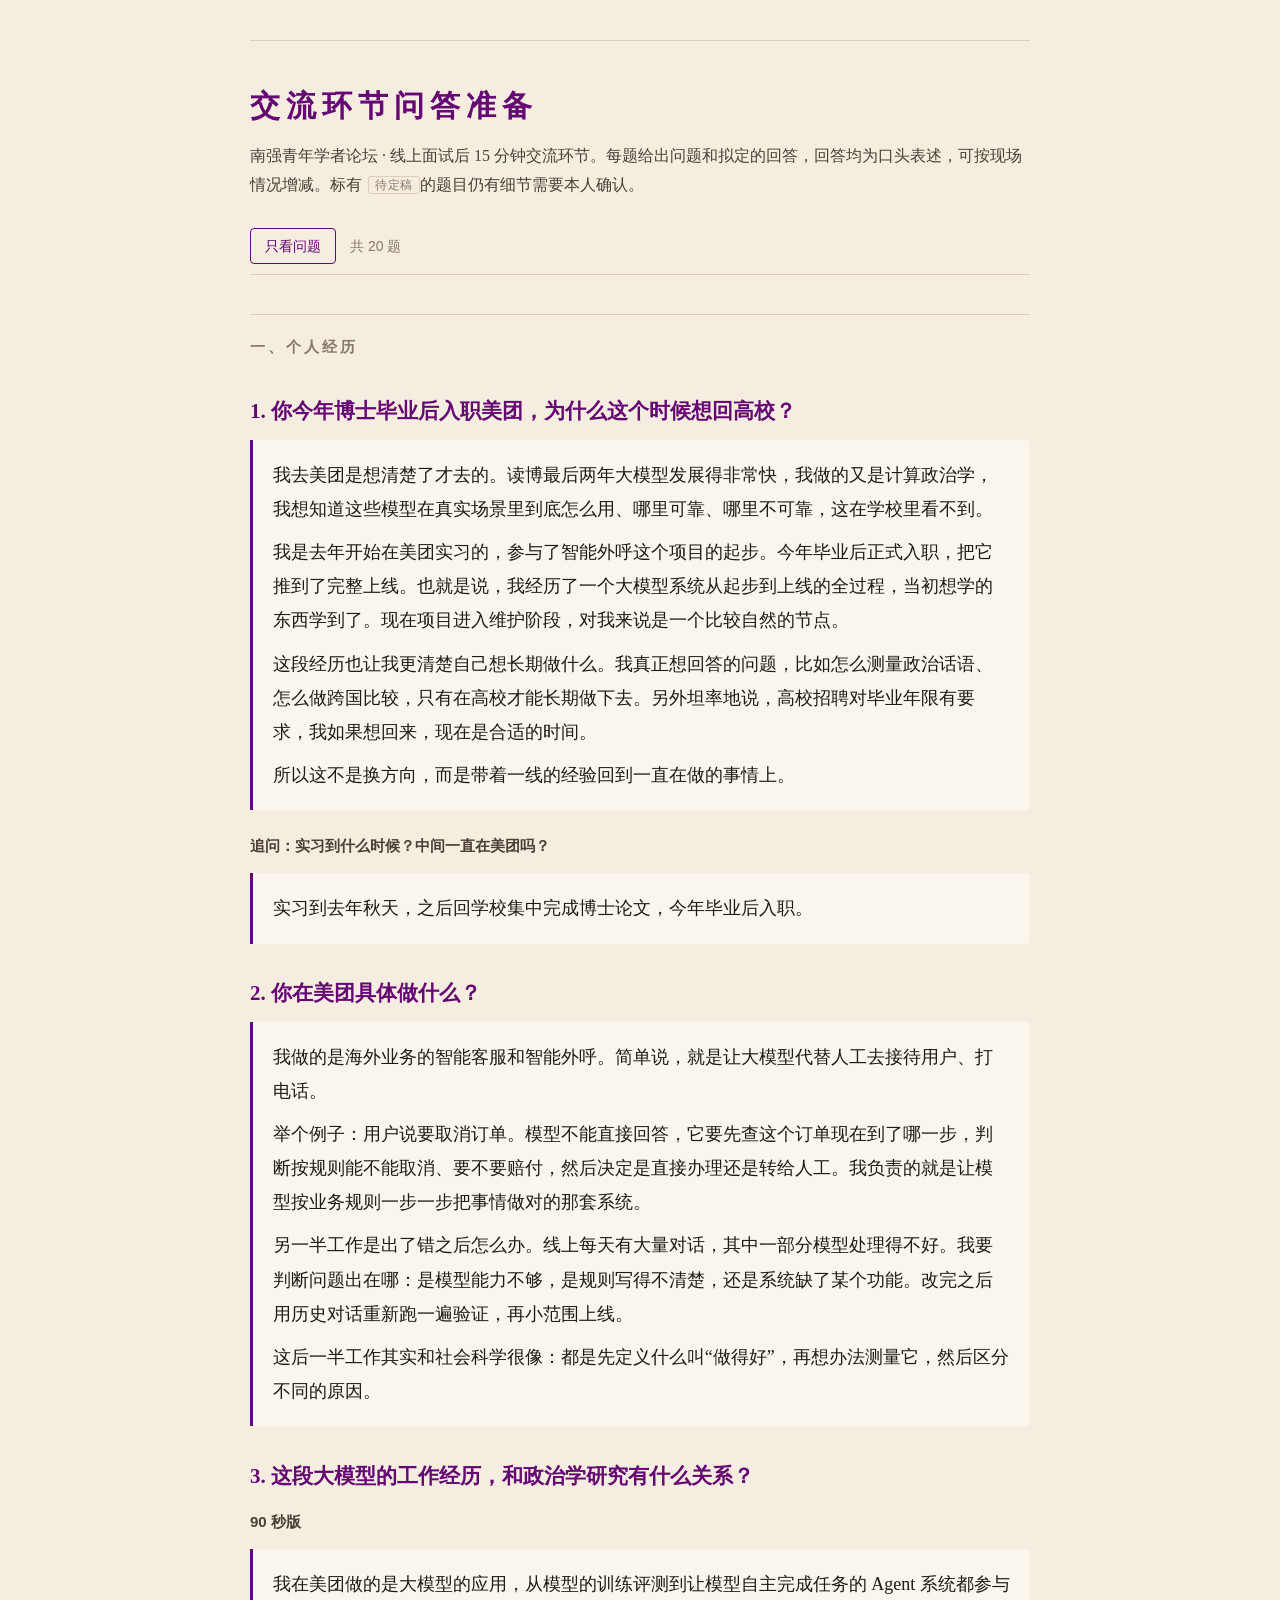
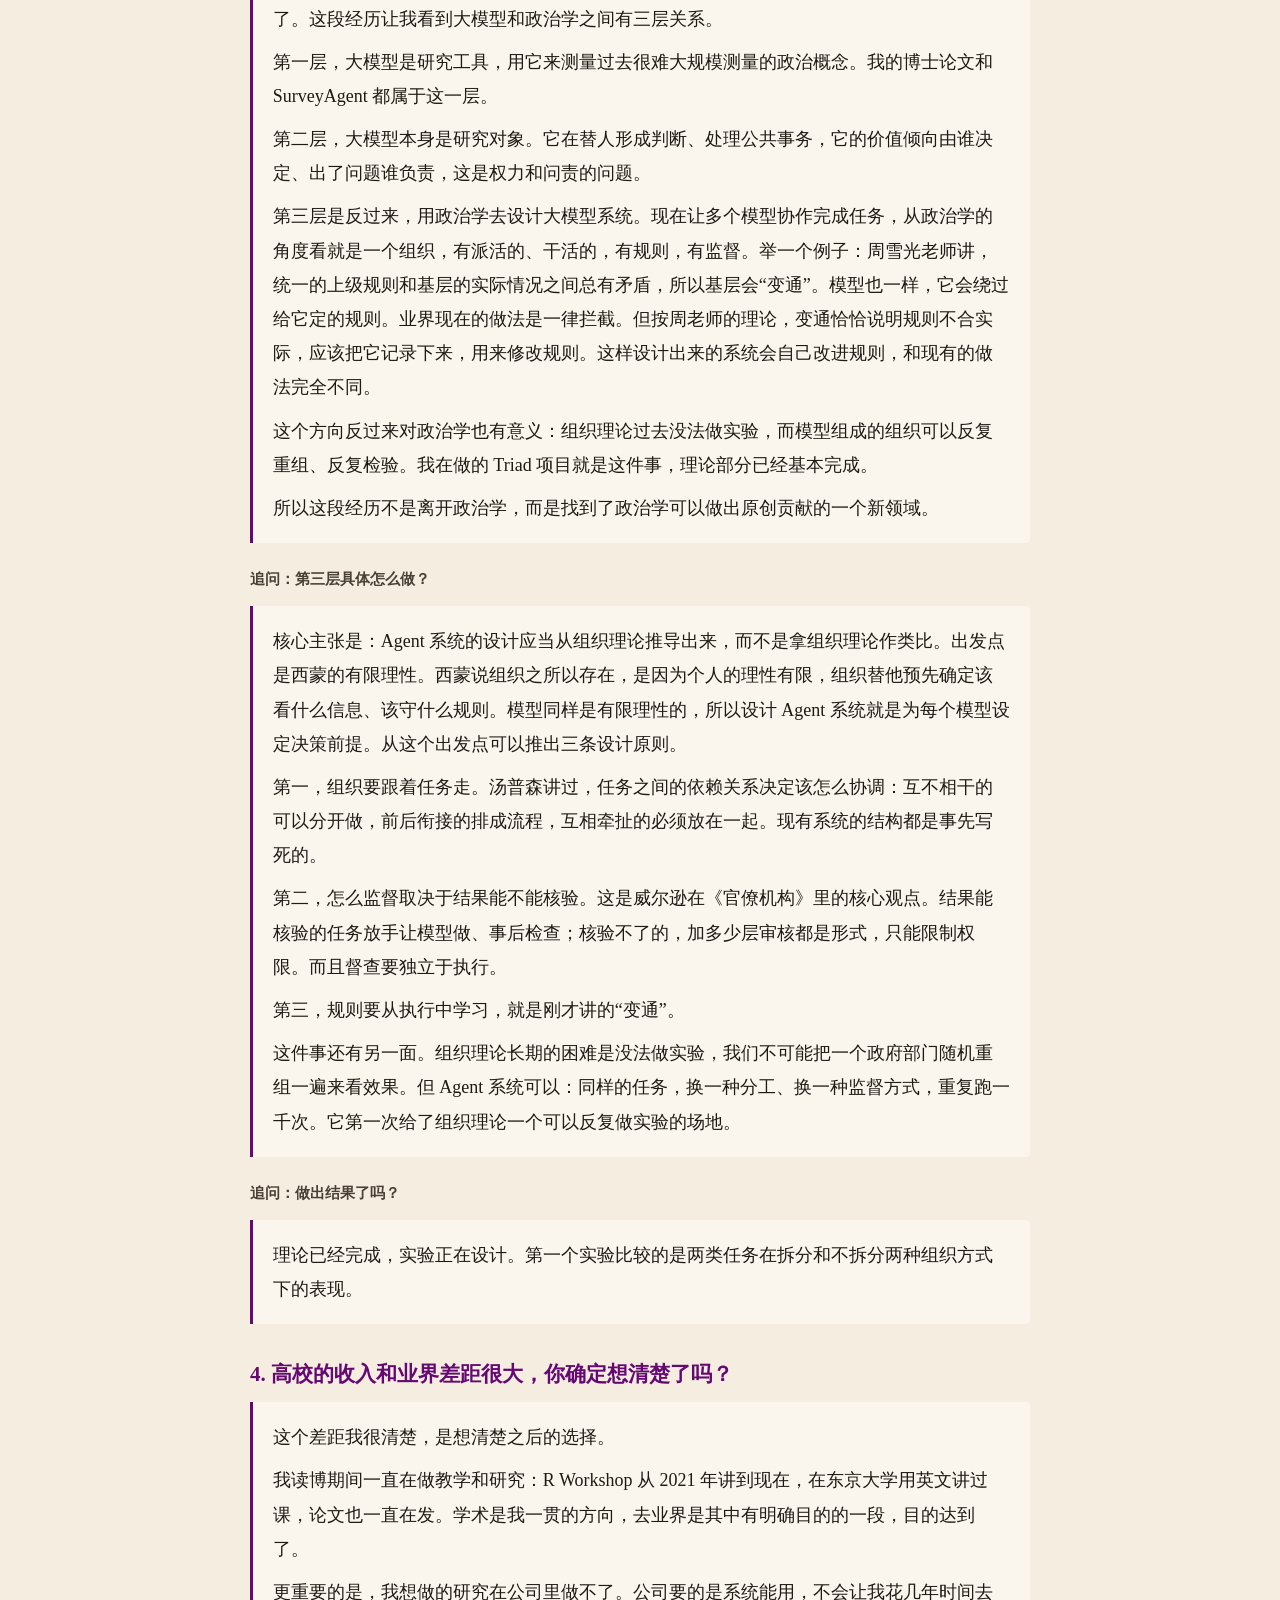
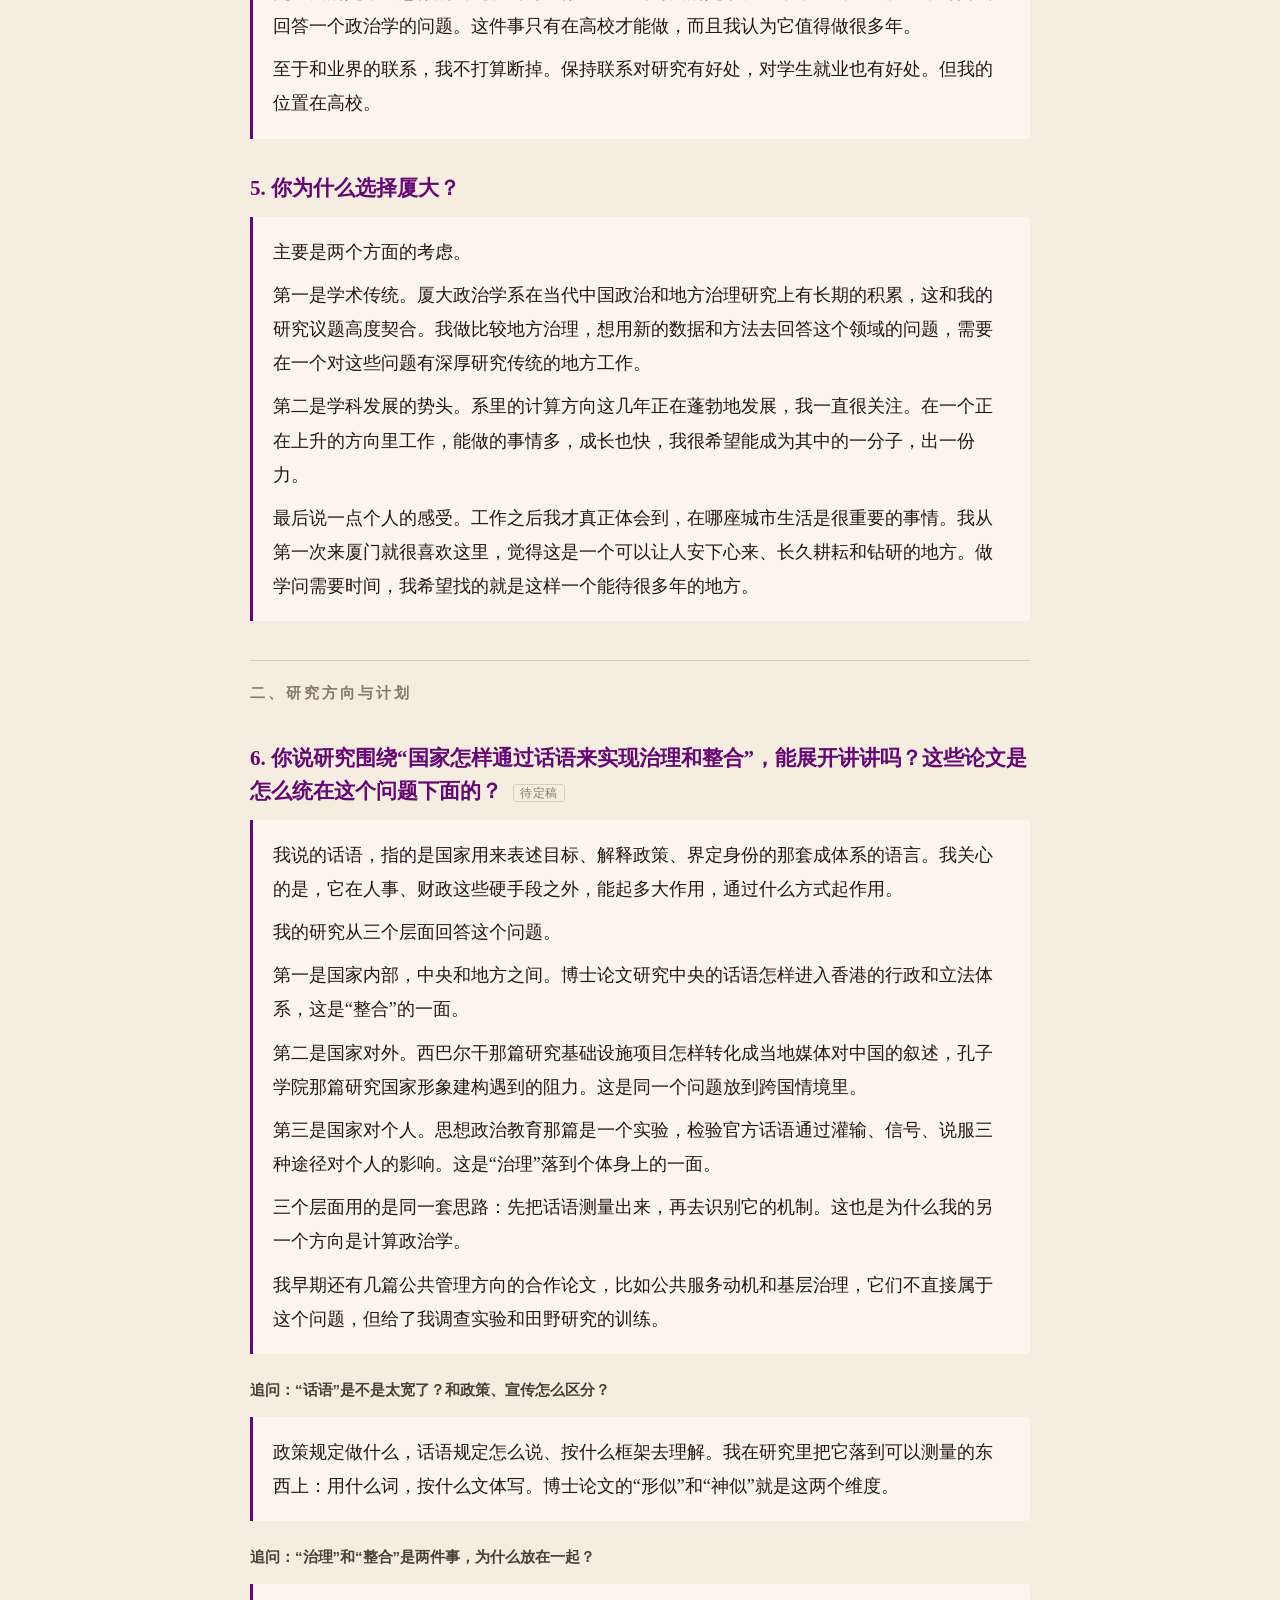
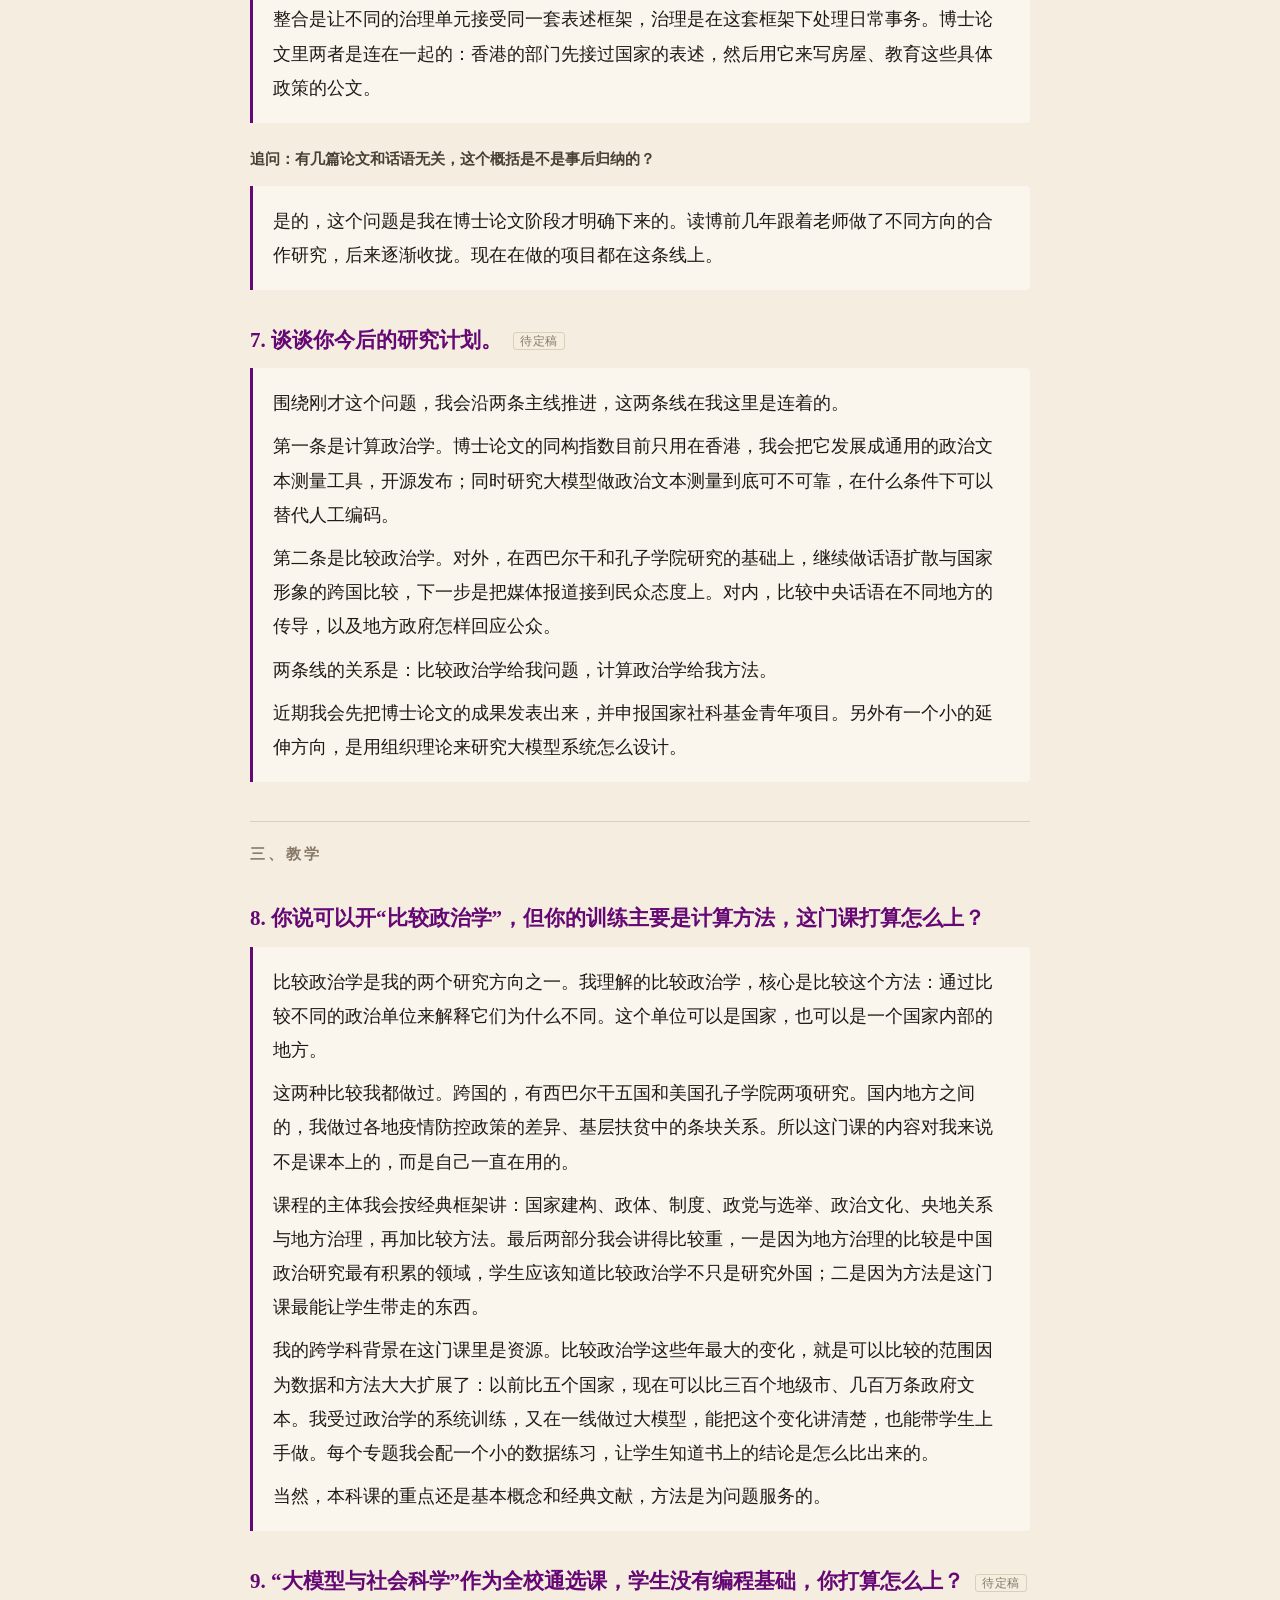
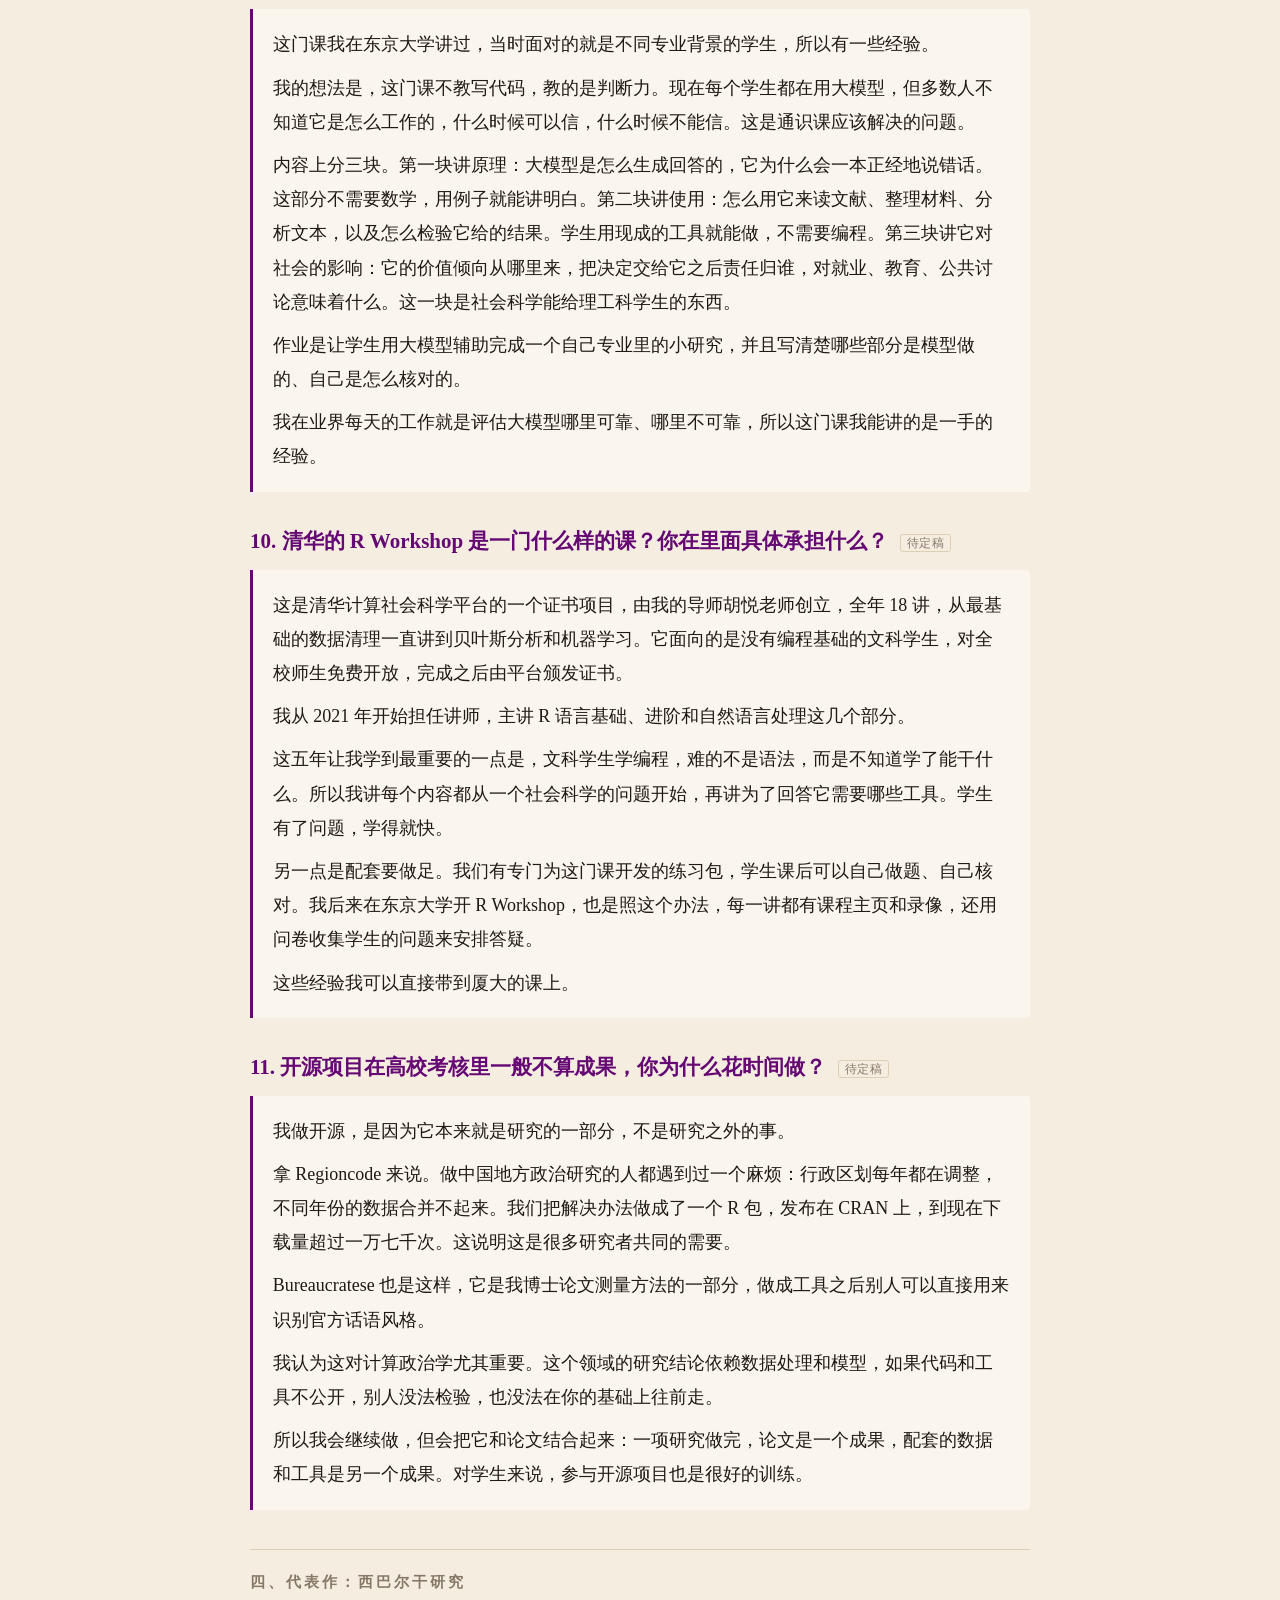
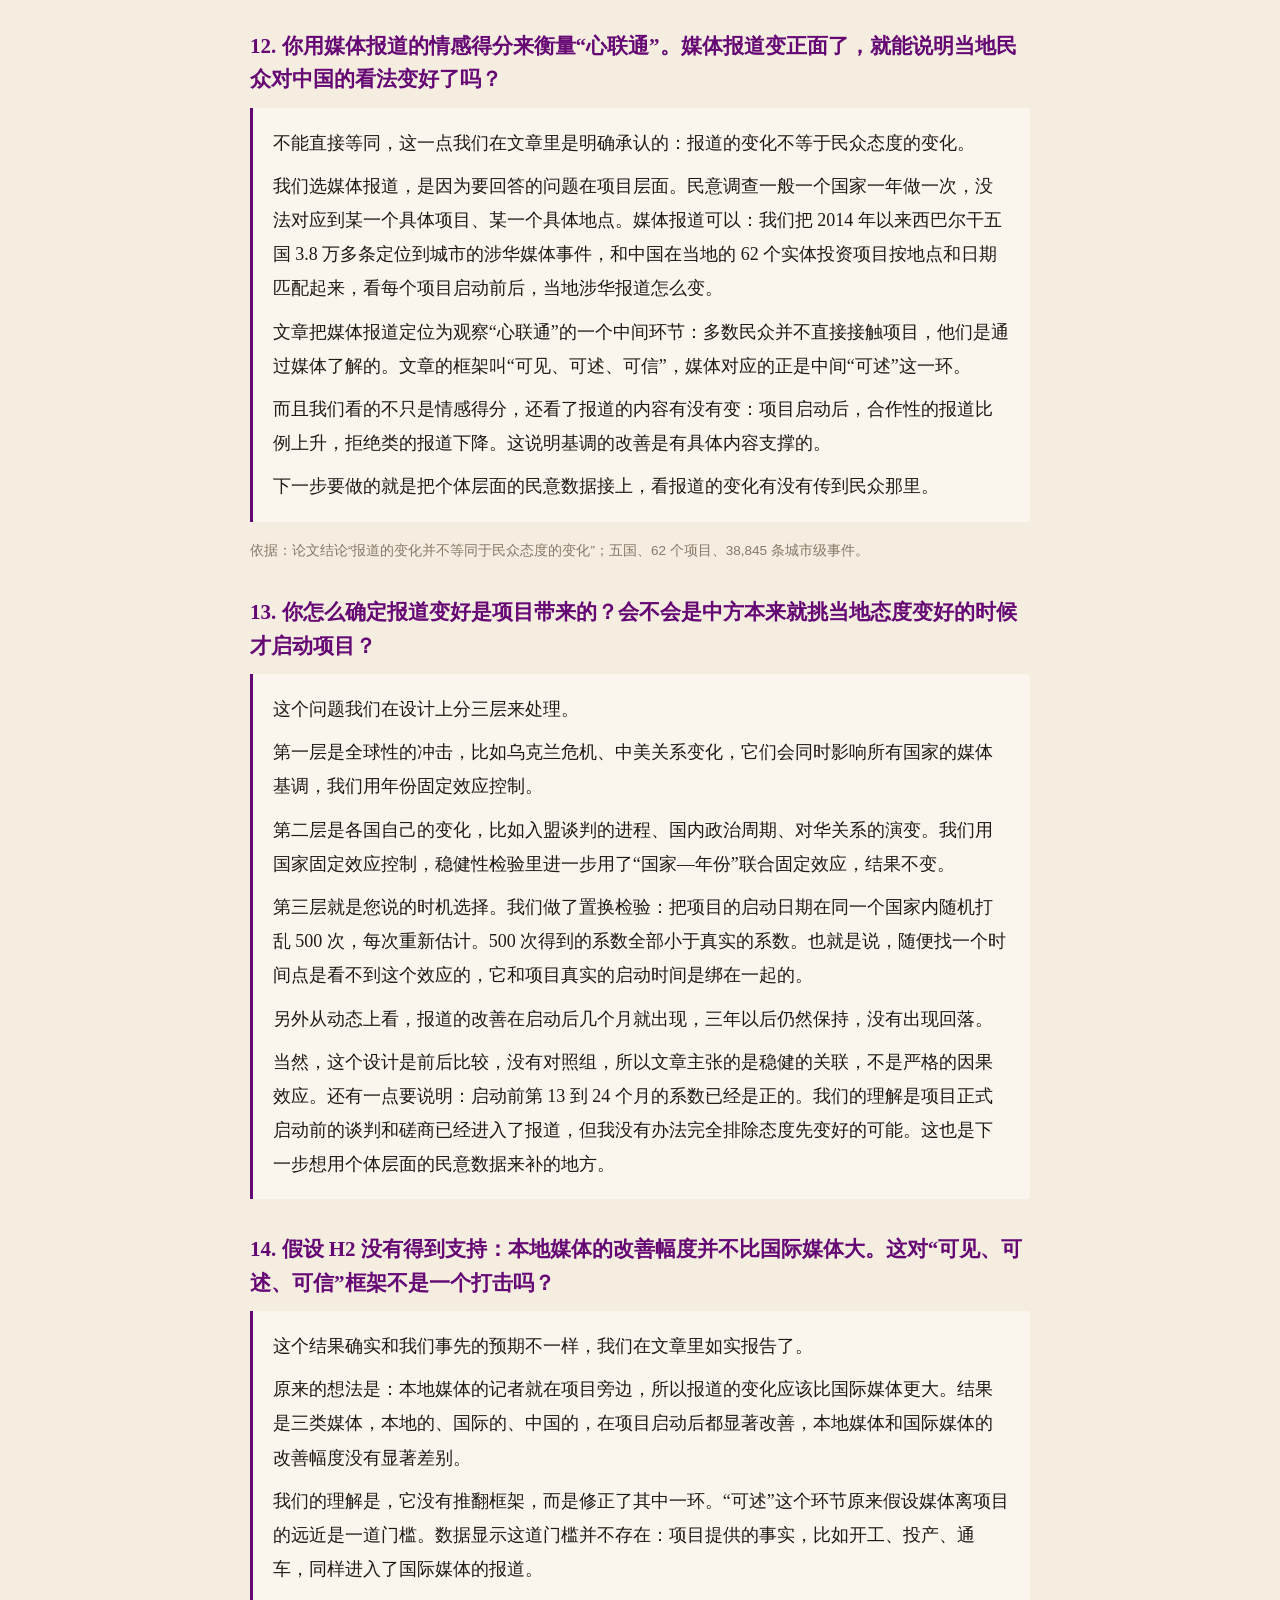
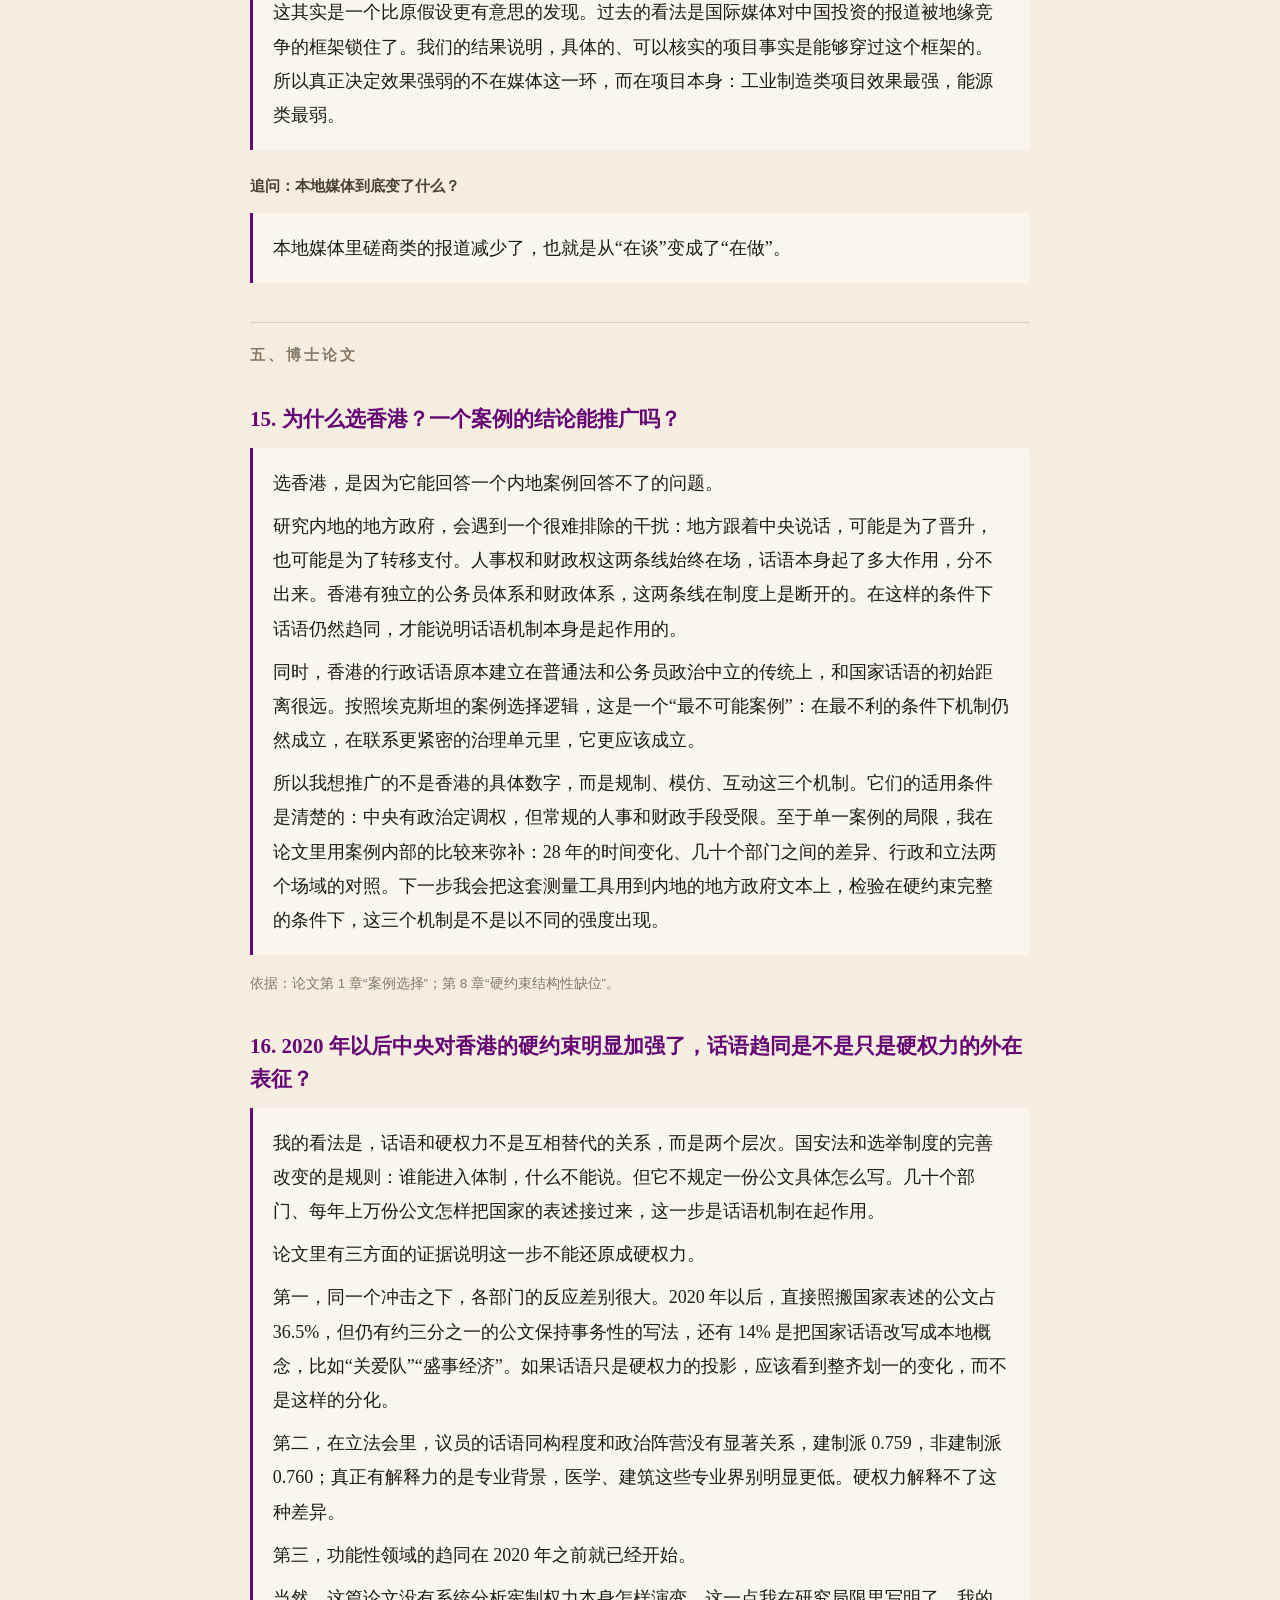
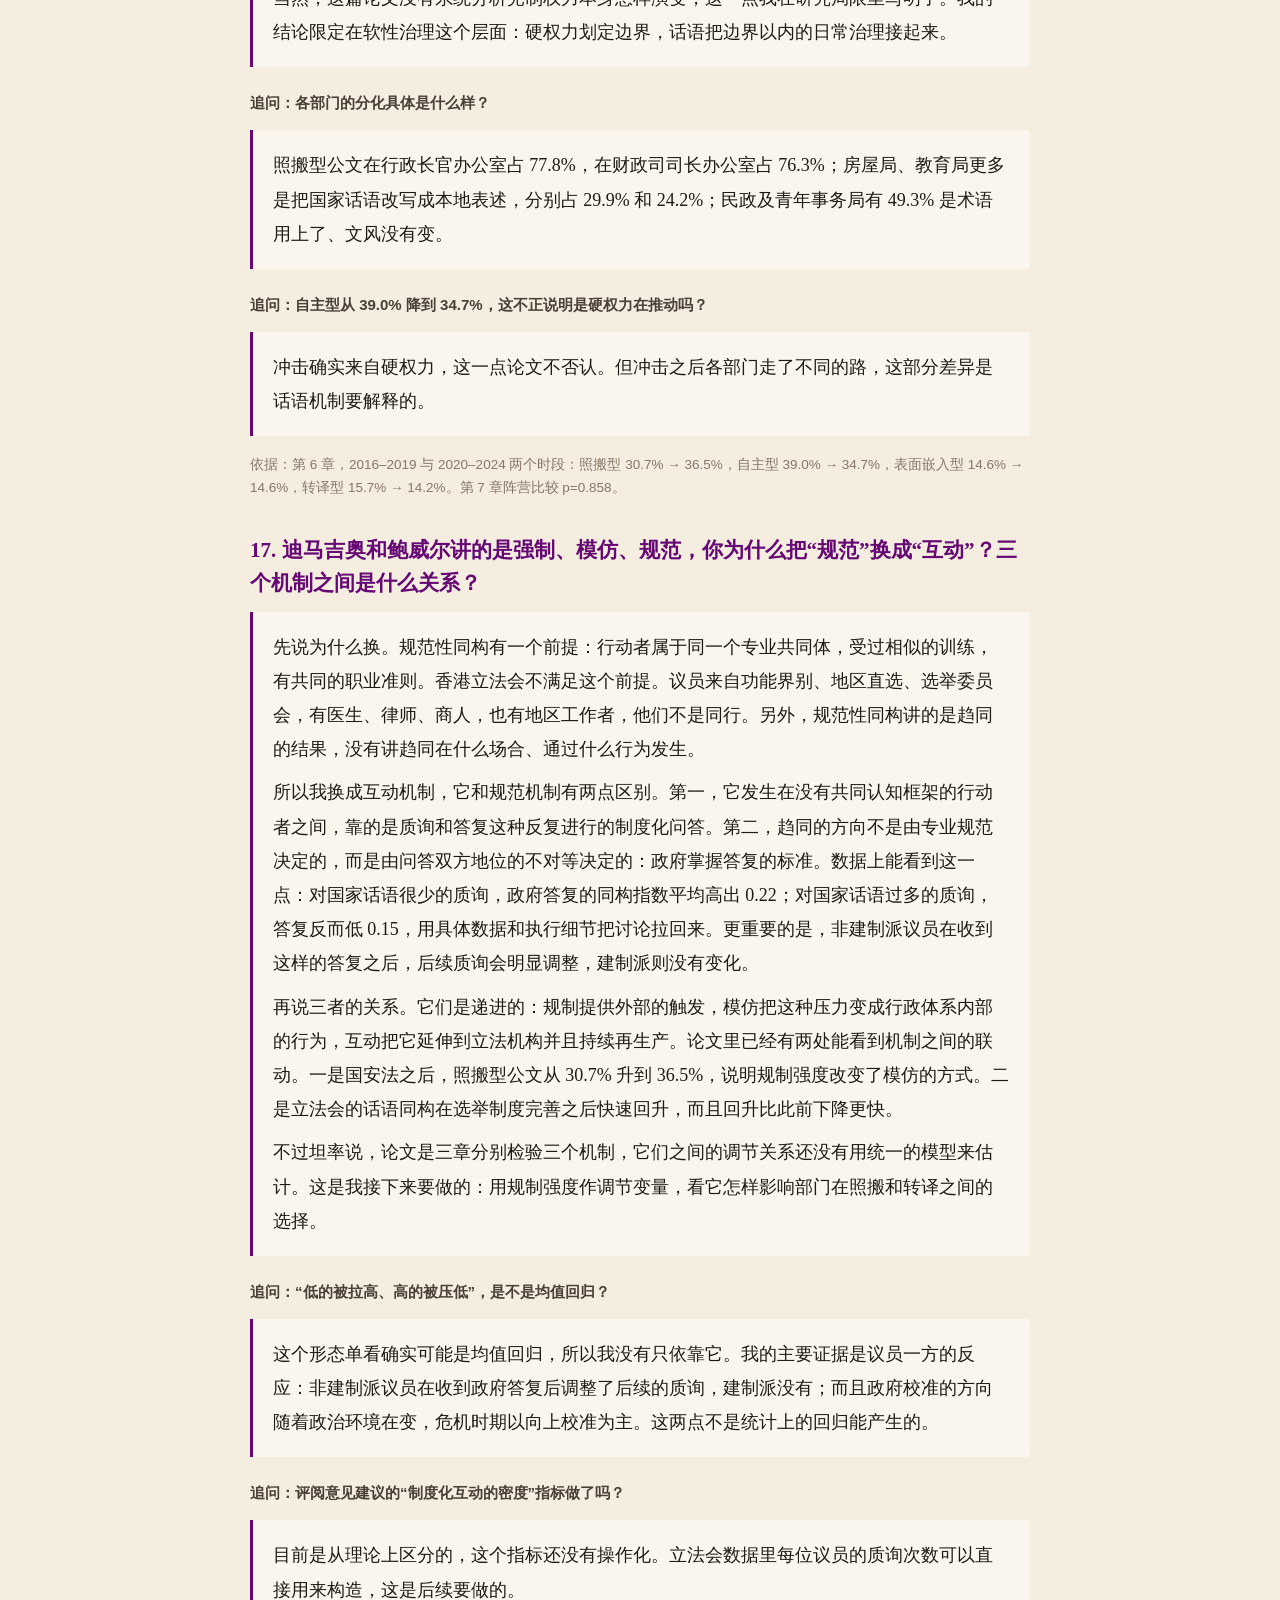
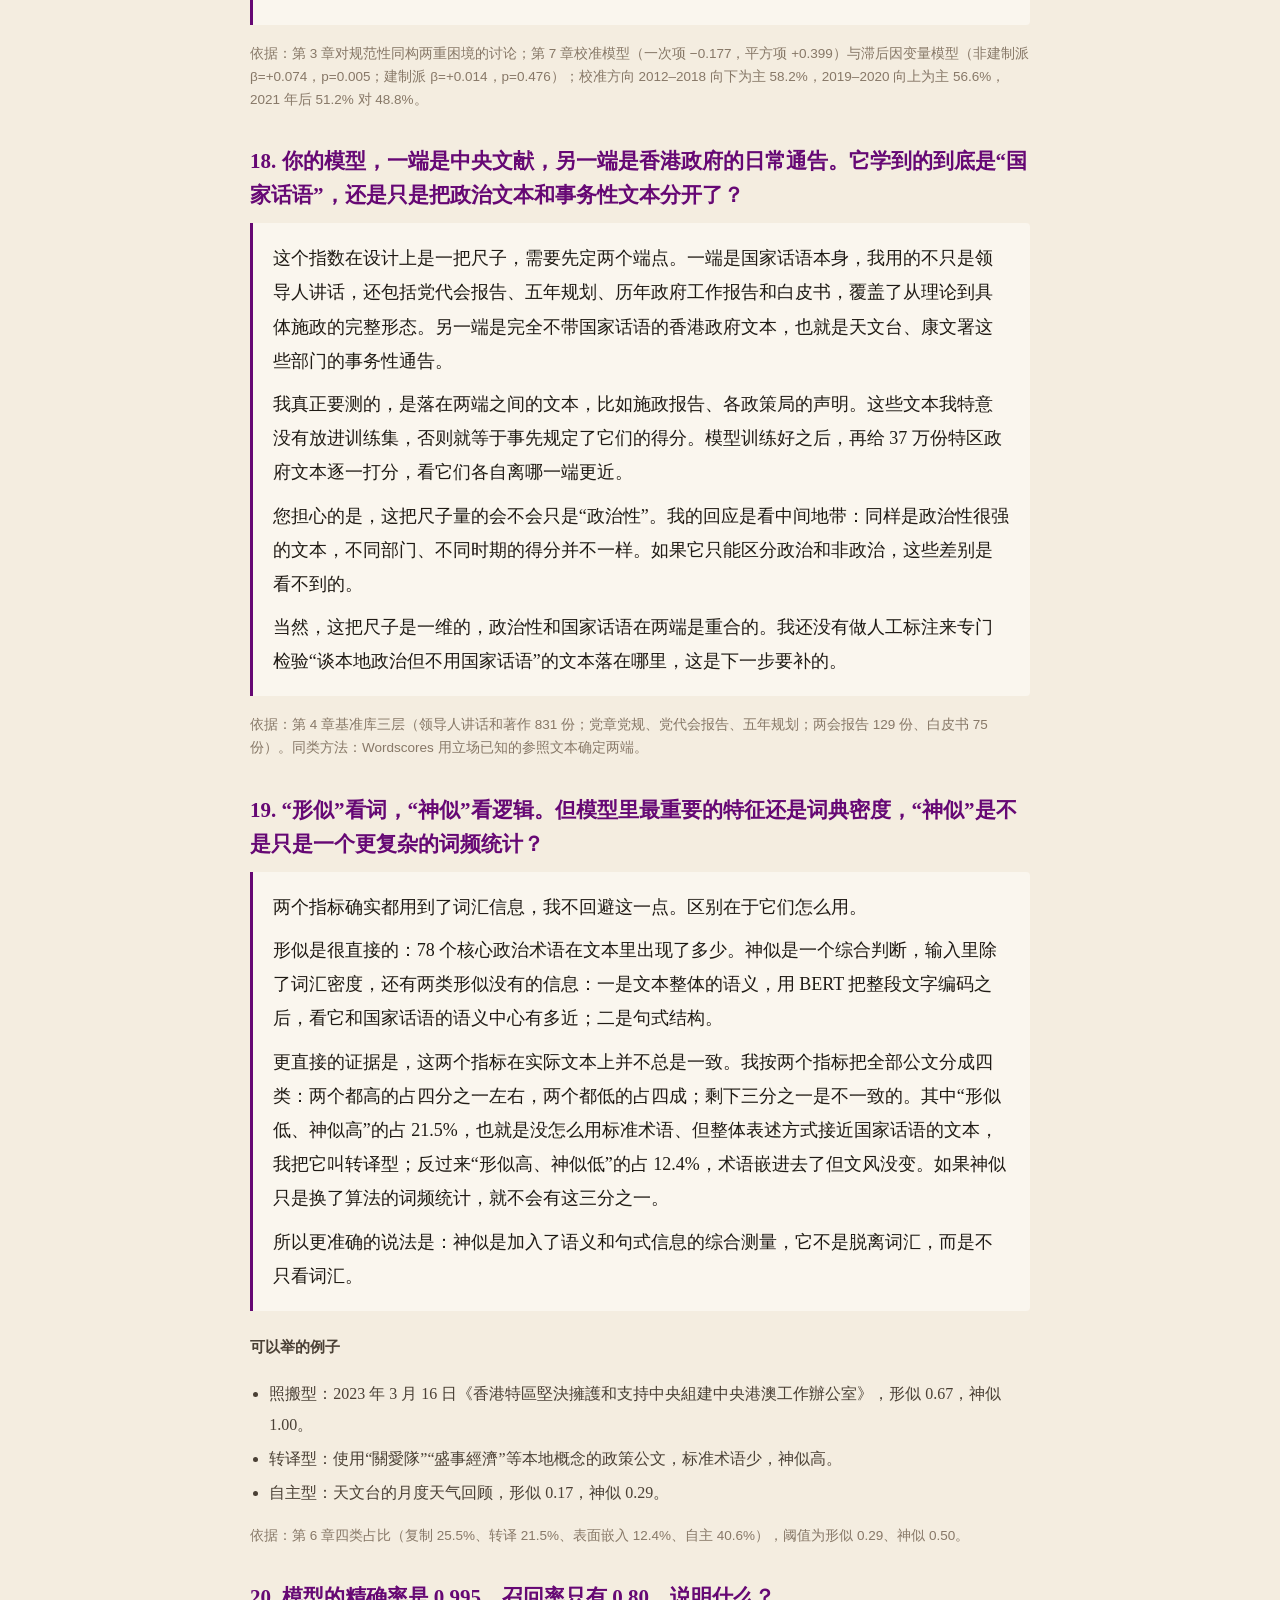
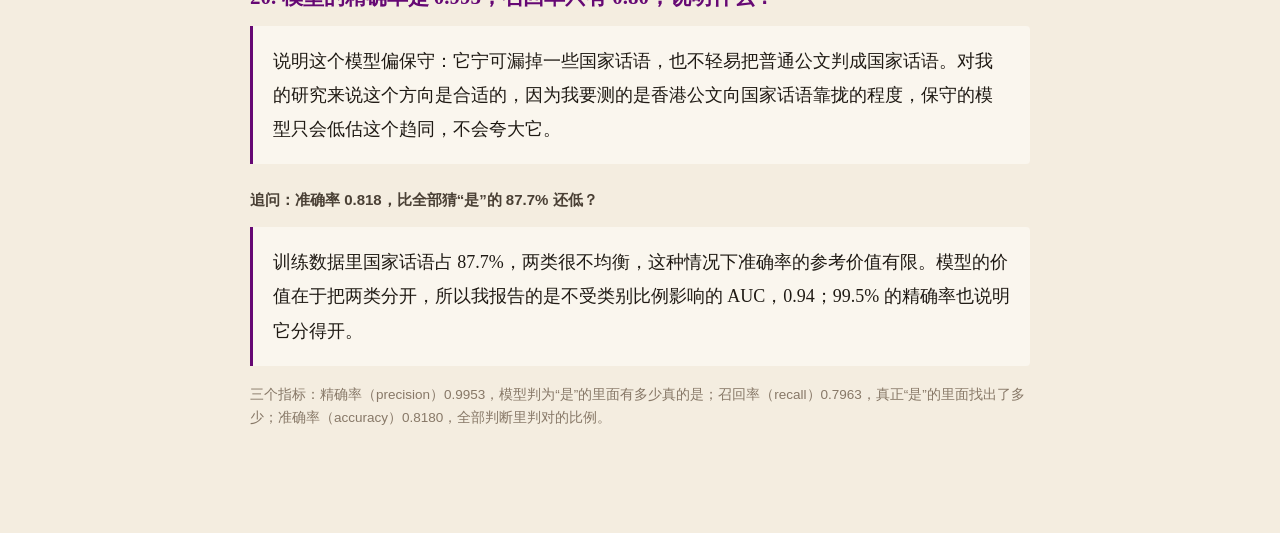
==== xmu-nanqiang-forum-2026/qa.html @ 201316c9 "Add Q&A preparation page for the discussion session Co-Authored-By: Claude Fable 5.2 <noreply@anthro" ====
<!DOCTYPE html>
<html xmlns="http://www.w3.org/1999/xhtml" lang="zh-CN" xml:lang="zh-CN">
<head>
<meta name="robots" content="noindex, nofollow">
  <meta charset="utf-8" />
  <meta name="generator" content="pandoc" />
  <meta name="viewport" content="width=device-width, initial-scale=1.0, user-scalable=yes" />
  <title>交流环节问答准备</title>
  <style>

code{white-space: pre-wrap;}
span.smallcaps{font-variant: small-caps;}
div.columns{display: flex; gap: min(4vw, 1.5em);}
div.column{flex: auto; overflow-x: auto;}
div.hanging-indent{margin-left: 1.5em; text-indent: -1.5em;}

ul.task-list[class]{list-style: none;}
ul.task-list li input[type="checkbox"] {
font-size: inherit;
width: 0.8em;
margin: 0 0.8em 0.2em -1.6em;
vertical-align: middle;
}
.display.math{display: block; text-align: center; margin: 0.5rem auto;}
</style>
  <style type="text/css">:root{--bg:#F4EDE0;--ink:#1F1A14;--soft:#4A4035;--mute:#877867;--rule:#DCCFB5;--accent:#660874;--card:#FAF6EE}
html{background:var(--bg)}
body{max-width:780px;margin:0 auto;padding:40px 16px 90px;color:var(--ink);background:var(--bg);
font-family:"Songti SC","STSong",serif;font-size:18px;line-height:1.9}
header h1.title{font-size:30px;color:var(--accent);margin:0 0 8px}
.lede{color:var(--soft);font-size:16px;line-height:1.8;margin:0 0 18px}
.toolbar{position:sticky;top:0;background:var(--bg);padding:10px 0;border-bottom:1px solid var(--rule);z-index:2;
display:flex;align-items:center;gap:14px;font-family:"PingFang SC",sans-serif;font-size:14px;color:var(--mute)}
.toolbar button{font:inherit;color:var(--accent);background:transparent;border:1px solid var(--accent);border-radius:4px;padding:4px 14px;cursor:pointer}
.toolbar button:hover{background:rgba(102,8,116,.07)}
h1{font-family:"PingFang SC",sans-serif;font-size:15px;letter-spacing:.2em;color:var(--mute);margin:2.6em 0 .2em;padding-top:1.2em;border-top:1px solid var(--rule)}
h2{font-size:21px;line-height:1.6;color:var(--accent);margin:1.6em 0 .5em;cursor:pointer}
blockquote{margin:.6em 0 1em;padding:.5em 1.1em;background:var(--card);border-left:3px solid var(--accent);border-radius:0 4px 4px 0}
blockquote p{margin:.5em 0}
p{margin:.6em 0}
p > strong:only-child{font-family:"PingFang SC",sans-serif;font-size:15px;color:var(--soft)}
ul{padding-left:1.2em;font-size:16px;color:var(--soft)}li{margin:.25em 0}
.src{font-family:"PingFang SC",sans-serif;font-size:13.5px;line-height:1.7;color:var(--mute);margin:.2em 0 1em}
.tag{font-family:"PingFang SC",sans-serif;font-size:12px;letter-spacing:.05em;color:var(--mute);border:1px solid var(--rule);border-radius:3px;padding:1px 6px;margin-left:6px;white-space:nowrap;vertical-align:middle;font-weight:400}
body.q-only blockquote, body.q-only .src, body.q-only ul, body.q-only p:not(.lede){display:none}
body.q-only section.open blockquote, body.q-only section.open .src, body.q-only section.open ul, body.q-only section.open p{display:block}
@media (max-width:600px){body{font-size:16.5px}h2{font-size:19px}}
</style>
</head>
<body>
<header id="title-block-header">
<h1 class="title">交流环节问答准备</h1>
</header>
<p class="lede">
南强青年学者论坛 · 线上面试后 15
分钟交流环节。每题给出问题和拟定的回答，回答均为口头表述，可按现场情况增减。标有<span class="tag">待定稿</span>的题目仍有细节需要本人确认。
</p>
<div class="toolbar">
<button id="toggle" type="button">
只看问题
</button>
<span id="count"></span>
</div>
<section id="一个人经历" class="level1">
<h1>一、个人经历</h1>
<section id="你今年博士毕业后入职美团为什么这个时候想回高校" class="level2">
<h2>1. 你今年博士毕业后入职美团，为什么这个时候想回高校？</h2>
<blockquote>
<p>我去美团是想清楚了才去的。读博最后两年大模型发展得非常快，我做的又是计算政治学，我想知道这些模型在真实场景里到底怎么用、哪里可靠、哪里不可靠，这在学校里看不到。</p>
<p>我是去年开始在美团实习的，参与了智能外呼这个项目的起步。今年毕业后正式入职，把它推到了完整上线。也就是说，我经历了一个大模型系统从起步到上线的全过程，当初想学的东西学到了。现在项目进入维护阶段，对我来说是一个比较自然的节点。</p>
<p>这段经历也让我更清楚自己想长期做什么。我真正想回答的问题，比如怎么测量政治话语、怎么做跨国比较，只有在高校才能长期做下去。另外坦率地说，高校招聘对毕业年限有要求，我如果想回来，现在是合适的时间。</p>
<p>所以这不是换方向，而是带着一线的经验回到一直在做的事情上。</p>
</blockquote>
<p><strong>追问：实习到什么时候？中间一直在美团吗？</strong></p>
<blockquote>
<p>实习到去年秋天，之后回学校集中完成博士论文，今年毕业后入职。</p>
</blockquote>
</section>
<section id="你在美团具体做什么" class="level2">
<h2>2. 你在美团具体做什么？</h2>
<blockquote>
<p>我做的是海外业务的智能客服和智能外呼。简单说，就是让大模型代替人工去接待用户、打电话。</p>
<p>举个例子：用户说要取消订单。模型不能直接回答，它要先查这个订单现在到了哪一步，判断按规则能不能取消、要不要赔付，然后决定是直接办理还是转给人工。我负责的就是让模型按业务规则一步一步把事情做对的那套系统。</p>
<p>另一半工作是出了错之后怎么办。线上每天有大量对话，其中一部分模型处理得不好。我要判断问题出在哪：是模型能力不够，是规则写得不清楚，还是系统缺了某个功能。改完之后用历史对话重新跑一遍验证，再小范围上线。</p>
<p>这后一半工作其实和社会科学很像：都是先定义什么叫“做得好”，再想办法测量它，然后区分不同的原因。</p>
</blockquote>
</section>
<section id="这段大模型的工作经历和政治学研究有什么关系" class="level2">
<h2>3. 这段大模型的工作经历，和政治学研究有什么关系？</h2>
<p><strong>90 秒版</strong></p>
<blockquote>
<p>我在美团做的是大模型的应用，从模型的训练评测到让模型自主完成任务的
Agent 系统都参与了。这段经历让我看到大模型和政治学之间有三层关系。</p>
<p>第一层，大模型是研究工具，用它来测量过去很难大规模测量的政治概念。我的博士论文和
SurveyAgent 都属于这一层。</p>
<p>第二层，大模型本身是研究对象。它在替人形成判断、处理公共事务，它的价值倾向由谁决定、出了问题谁负责，这是权力和问责的问题。</p>
<p>第三层是反过来，用政治学去设计大模型系统。现在让多个模型协作完成任务，从政治学的角度看就是一个组织，有派活的、干活的，有规则，有监督。举一个例子：周雪光老师讲，统一的上级规则和基层的实际情况之间总有矛盾，所以基层会“变通”。模型也一样，它会绕过给它定的规则。业界现在的做法是一律拦截。但按周老师的理论，变通恰恰说明规则不合实际，应该把它记录下来，用来修改规则。这样设计出来的系统会自己改进规则，和现有的做法完全不同。</p>
<p>这个方向反过来对政治学也有意义：组织理论过去没法做实验，而模型组成的组织可以反复重组、反复检验。我在做的
Triad 项目就是这件事，理论部分已经基本完成。</p>
<p>所以这段经历不是离开政治学，而是找到了政治学可以做出原创贡献的一个新领域。</p>
</blockquote>
<p><strong>追问：第三层具体怎么做？</strong></p>
<blockquote>
<p>核心主张是：Agent
系统的设计应当从组织理论推导出来，而不是拿组织理论作类比。出发点是西蒙的有限理性。西蒙说组织之所以存在，是因为个人的理性有限，组织替他预先确定该看什么信息、该守什么规则。模型同样是有限理性的，所以设计
Agent
系统就是为每个模型设定决策前提。从这个出发点可以推出三条设计原则。</p>
<p>第一，组织要跟着任务走。汤普森讲过，任务之间的依赖关系决定该怎么协调：互不相干的可以分开做，前后衔接的排成流程，互相牵扯的必须放在一起。现有系统的结构都是事先写死的。</p>
<p>第二，怎么监督取决于结果能不能核验。这是威尔逊在《官僚机构》里的核心观点。结果能核验的任务放手让模型做、事后检查；核验不了的，加多少层审核都是形式，只能限制权限。而且督查要独立于执行。</p>
<p>第三，规则要从执行中学习，就是刚才讲的“变通”。</p>
<p>这件事还有另一面。组织理论长期的困难是没法做实验，我们不可能把一个政府部门随机重组一遍来看效果。但
Agent
系统可以：同样的任务，换一种分工、换一种监督方式，重复跑一千次。它第一次给了组织理论一个可以反复做实验的场地。</p>
</blockquote>
<p><strong>追问：做出结果了吗？</strong></p>
<blockquote>
<p>理论已经完成，实验正在设计。第一个实验比较的是两类任务在拆分和不拆分两种组织方式下的表现。</p>
</blockquote>
</section>
<section id="高校的收入和业界差距很大你确定想清楚了吗" class="level2">
<h2>4. 高校的收入和业界差距很大，你确定想清楚了吗？</h2>
<blockquote>
<p>这个差距我很清楚，是想清楚之后的选择。</p>
<p>我读博期间一直在做教学和研究：R Workshop 从 2021
年讲到现在，在东京大学用英文讲过课，论文也一直在发。学术是我一贯的方向，去业界是其中有明确目的的一段，目的达到了。</p>
<p>更重要的是，我想做的研究在公司里做不了。公司要的是系统能用，不会让我花几年时间去回答一个政治学的问题。这件事只有在高校才能做，而且我认为它值得做很多年。</p>
<p>至于和业界的联系，我不打算断掉。保持联系对研究有好处，对学生就业也有好处。但我的位置在高校。</p>
</blockquote>
</section>
<section id="你为什么选择厦大" class="level2">
<h2>5. 你为什么选择厦大？</h2>
<blockquote>
<p>主要是两个方面的考虑。</p>
<p>第一是学术传统。厦大政治学系在当代中国政治和地方治理研究上有长期的积累，这和我的研究议题高度契合。我做比较地方治理，想用新的数据和方法去回答这个领域的问题，需要在一个对这些问题有深厚研究传统的地方工作。</p>
<p>第二是学科发展的势头。系里的计算方向这几年正在蓬勃地发展，我一直很关注。在一个正在上升的方向里工作，能做的事情多，成长也快，我很希望能成为其中的一分子，出一份力。</p>
<p>最后说一点个人的感受。工作之后我才真正体会到，在哪座城市生活是很重要的事情。我从第一次来厦门就很喜欢这里，觉得这是一个可以让人安下心来、长久耕耘和钻研的地方。做学问需要时间，我希望找的就是这样一个能待很多年的地方。</p>
</blockquote>
</section>
</section>
<section id="二研究方向与计划" class="level1">
<h1>二、研究方向与计划</h1>
<section id="你说研究围绕国家怎样通过话语来实现治理和整合能展开讲讲吗这些论文是怎么统在这个问题下面的-待定稿" class="level2">
<h2>6.
你说研究围绕“国家怎样通过话语来实现治理和整合”，能展开讲讲吗？这些论文是怎么统在这个问题下面的？
<span class="tag">待定稿</span></h2>
<blockquote>
<p>我说的话语，指的是国家用来表述目标、解释政策、界定身份的那套成体系的语言。我关心的是，它在人事、财政这些硬手段之外，能起多大作用，通过什么方式起作用。</p>
<p>我的研究从三个层面回答这个问题。</p>
<p>第一是国家内部，中央和地方之间。博士论文研究中央的话语怎样进入香港的行政和立法体系，这是“整合”的一面。</p>
<p>第二是国家对外。西巴尔干那篇研究基础设施项目怎样转化成当地媒体对中国的叙述，孔子学院那篇研究国家形象建构遇到的阻力。这是同一个问题放到跨国情境里。</p>
<p>第三是国家对个人。思想政治教育那篇是一个实验，检验官方话语通过灌输、信号、说服三种途径对个人的影响。这是“治理”落到个体身上的一面。</p>
<p>三个层面用的是同一套思路：先把话语测量出来，再去识别它的机制。这也是为什么我的另一个方向是计算政治学。</p>
<p>我早期还有几篇公共管理方向的合作论文，比如公共服务动机和基层治理，它们不直接属于这个问题，但给了我调查实验和田野研究的训练。</p>
</blockquote>
<p><strong>追问：“话语”是不是太宽了？和政策、宣传怎么区分？</strong></p>
<blockquote>
<p>政策规定做什么，话语规定怎么说、按什么框架去理解。我在研究里把它落到可以测量的东西上：用什么词，按什么文体写。博士论文的“形似”和“神似”就是这两个维度。</p>
</blockquote>
<p><strong>追问：“治理”和“整合”是两件事，为什么放在一起？</strong></p>
<blockquote>
<p>整合是让不同的治理单元接受同一套表述框架，治理是在这套框架下处理日常事务。博士论文里两者是连在一起的：香港的部门先接过国家的表述，然后用它来写房屋、教育这些具体政策的公文。</p>
</blockquote>
<p><strong>追问：有几篇论文和话语无关，这个概括是不是事后归纳的？</strong></p>
<blockquote>
<p>是的，这个问题是我在博士论文阶段才明确下来的。读博前几年跟着老师做了不同方向的合作研究，后来逐渐收拢。现在在做的项目都在这条线上。</p>
</blockquote>
</section>
<section id="谈谈你今后的研究计划-待定稿" class="level2">
<h2>7. 谈谈你今后的研究计划。 <span class="tag">待定稿</span></h2>
<blockquote>
<p>围绕刚才这个问题，我会沿两条主线推进，这两条线在我这里是连着的。</p>
<p>第一条是计算政治学。博士论文的同构指数目前只用在香港，我会把它发展成通用的政治文本测量工具，开源发布；同时研究大模型做政治文本测量到底可不可靠，在什么条件下可以替代人工编码。</p>
<p>第二条是比较政治学。对外，在西巴尔干和孔子学院研究的基础上，继续做话语扩散与国家形象的跨国比较，下一步是把媒体报道接到民众态度上。对内，比较中央话语在不同地方的传导，以及地方政府怎样回应公众。</p>
<p>两条线的关系是：比较政治学给我问题，计算政治学给我方法。</p>
<p>近期我会先把博士论文的成果发表出来，并申报国家社科基金青年项目。另外有一个小的延伸方向，是用组织理论来研究大模型系统怎么设计。</p>
</blockquote>
</section>
</section>
<section id="三教学" class="level1">
<h1>三、教学</h1>
<section id="你说可以开比较政治学但你的训练主要是计算方法这门课打算怎么上" class="level2">
<h2>8.
你说可以开“比较政治学”，但你的训练主要是计算方法，这门课打算怎么上？</h2>
<blockquote>
<p>比较政治学是我的两个研究方向之一。我理解的比较政治学，核心是比较这个方法：通过比较不同的政治单位来解释它们为什么不同。这个单位可以是国家，也可以是一个国家内部的地方。</p>
<p>这两种比较我都做过。跨国的，有西巴尔干五国和美国孔子学院两项研究。国内地方之间的，我做过各地疫情防控政策的差异、基层扶贫中的条块关系。所以这门课的内容对我来说不是课本上的，而是自己一直在用的。</p>
<p>课程的主体我会按经典框架讲：国家建构、政体、制度、政党与选举、政治文化、央地关系与地方治理，再加比较方法。最后两部分我会讲得比较重，一是因为地方治理的比较是中国政治研究最有积累的领域，学生应该知道比较政治学不只是研究外国；二是因为方法是这门课最能让学生带走的东西。</p>
<p>我的跨学科背景在这门课里是资源。比较政治学这些年最大的变化，就是可以比较的范围因为数据和方法大大扩展了：以前比五个国家，现在可以比三百个地级市、几百万条政府文本。我受过政治学的系统训练，又在一线做过大模型，能把这个变化讲清楚，也能带学生上手做。每个专题我会配一个小的数据练习，让学生知道书上的结论是怎么比出来的。</p>
<p>当然，本科课的重点还是基本概念和经典文献，方法是为问题服务的。</p>
</blockquote>
</section>
<section id="大模型与社会科学作为全校通选课学生没有编程基础你打算怎么上-待定稿" class="level2">
<h2>9.
“大模型与社会科学”作为全校通选课，学生没有编程基础，你打算怎么上？ <span class="tag">待定稿</span></h2>
<blockquote>
<p>这门课我在东京大学讲过，当时面对的就是不同专业背景的学生，所以有一些经验。</p>
<p>我的想法是，这门课不教写代码，教的是判断力。现在每个学生都在用大模型，但多数人不知道它是怎么工作的，什么时候可以信，什么时候不能信。这是通识课应该解决的问题。</p>
<p>内容上分三块。第一块讲原理：大模型是怎么生成回答的，它为什么会一本正经地说错话。这部分不需要数学，用例子就能讲明白。第二块讲使用：怎么用它来读文献、整理材料、分析文本，以及怎么检验它给的结果。学生用现成的工具就能做，不需要编程。第三块讲它对社会的影响：它的价值倾向从哪里来，把决定交给它之后责任归谁，对就业、教育、公共讨论意味着什么。这一块是社会科学能给理工科学生的东西。</p>
<p>作业是让学生用大模型辅助完成一个自己专业里的小研究，并且写清楚哪些部分是模型做的、自己是怎么核对的。</p>
<p>我在业界每天的工作就是评估大模型哪里可靠、哪里不可靠，所以这门课我能讲的是一手的经验。</p>
</blockquote>
</section>
<section id="清华的-r-workshop-是一门什么样的课你在里面具体承担什么-待定稿" class="level2">
<h2>10. 清华的 R Workshop 是一门什么样的课？你在里面具体承担什么？ <span class="tag">待定稿</span></h2>
<blockquote>
<p>这是清华计算社会科学平台的一个证书项目，由我的导师胡悦老师创立，全年
18
讲，从最基础的数据清理一直讲到贝叶斯分析和机器学习。它面向的是没有编程基础的文科学生，对全校师生免费开放，完成之后由平台颁发证书。</p>
<p>我从 2021 年开始担任讲师，主讲 R
语言基础、进阶和自然语言处理这几个部分。</p>
<p>这五年让我学到最重要的一点是，文科学生学编程，难的不是语法，而是不知道学了能干什么。所以我讲每个内容都从一个社会科学的问题开始，再讲为了回答它需要哪些工具。学生有了问题，学得就快。</p>
<p>另一点是配套要做足。我们有专门为这门课开发的练习包，学生课后可以自己做题、自己核对。我后来在东京大学开
R
Workshop，也是照这个办法，每一讲都有课程主页和录像，还用问卷收集学生的问题来安排答疑。</p>
<p>这些经验我可以直接带到厦大的课上。</p>
</blockquote>
</section>
<section id="开源项目在高校考核里一般不算成果你为什么花时间做-待定稿" class="level2">
<h2>11. 开源项目在高校考核里一般不算成果，你为什么花时间做？ <span class="tag">待定稿</span></h2>
<blockquote>
<p>我做开源，是因为它本来就是研究的一部分，不是研究之外的事。</p>
<p>拿 Regioncode
来说。做中国地方政治研究的人都遇到过一个麻烦：行政区划每年都在调整，不同年份的数据合并不起来。我们把解决办法做成了一个
R 包，发布在 CRAN
上，到现在下载量超过一万七千次。这说明这是很多研究者共同的需要。</p>
<p>Bureaucratese
也是这样，它是我博士论文测量方法的一部分，做成工具之后别人可以直接用来识别官方话语风格。</p>
<p>我认为这对计算政治学尤其重要。这个领域的研究结论依赖数据处理和模型，如果代码和工具不公开，别人没法检验，也没法在你的基础上往前走。</p>
<p>所以我会继续做，但会把它和论文结合起来：一项研究做完，论文是一个成果，配套的数据和工具是另一个成果。对学生来说，参与开源项目也是很好的训练。</p>
</blockquote>
</section>
</section>
<section id="四代表作西巴尔干研究" class="level1">
<h1>四、代表作：西巴尔干研究</h1>
<section id="你用媒体报道的情感得分来衡量心联通媒体报道变正面了就能说明当地民众对中国的看法变好了吗" class="level2">
<h2>12.
你用媒体报道的情感得分来衡量“心联通”。媒体报道变正面了，就能说明当地民众对中国的看法变好了吗？</h2>
<blockquote>
<p>不能直接等同，这一点我们在文章里是明确承认的：报道的变化不等于民众态度的变化。</p>
<p>我们选媒体报道，是因为要回答的问题在项目层面。民意调查一般一个国家一年做一次，没法对应到某一个具体项目、某一个具体地点。媒体报道可以：我们把
2014 年以来西巴尔干五国 3.8
万多条定位到城市的涉华媒体事件，和中国在当地的 62
个实体投资项目按地点和日期匹配起来，看每个项目启动前后，当地涉华报道怎么变。</p>
<p>文章把媒体报道定位为观察“心联通”的一个中间环节：多数民众并不直接接触项目，他们是通过媒体了解的。文章的框架叫“可见、可述、可信”，媒体对应的正是中间“可述”这一环。</p>
<p>而且我们看的不只是情感得分，还看了报道的内容有没有变：项目启动后，合作性的报道比例上升，拒绝类的报道下降。这说明基调的改善是有具体内容支撑的。</p>
<p>下一步要做的就是把个体层面的民意数据接上，看报道的变化有没有传到民众那里。</p>
</blockquote>
<p class="src">
依据：论文结论“报道的变化并不等同于民众态度的变化”；五国、62
个项目、38,845 条城市级事件。
</p>
</section>
<section id="你怎么确定报道变好是项目带来的会不会是中方本来就挑当地态度变好的时候才启动项目" class="level2">
<h2>13.
你怎么确定报道变好是项目带来的？会不会是中方本来就挑当地态度变好的时候才启动项目？</h2>
<blockquote>
<p>这个问题我们在设计上分三层来处理。</p>
<p>第一层是全球性的冲击，比如乌克兰危机、中美关系变化，它们会同时影响所有国家的媒体基调，我们用年份固定效应控制。</p>
<p>第二层是各国自己的变化，比如入盟谈判的进程、国内政治周期、对华关系的演变。我们用国家固定效应控制，稳健性检验里进一步用了“国家—年份”联合固定效应，结果不变。</p>
<p>第三层就是您说的时机选择。我们做了置换检验：把项目的启动日期在同一个国家内随机打乱
500 次，每次重新估计。500
次得到的系数全部小于真实的系数。也就是说，随便找一个时间点是看不到这个效应的，它和项目真实的启动时间是绑在一起的。</p>
<p>另外从动态上看，报道的改善在启动后几个月就出现，三年以后仍然保持，没有出现回落。</p>
<p>当然，这个设计是前后比较，没有对照组，所以文章主张的是稳健的关联，不是严格的因果效应。还有一点要说明：启动前第
13 到 24
个月的系数已经是正的。我们的理解是项目正式启动前的谈判和磋商已经进入了报道，但我没有办法完全排除态度先变好的可能。这也是下一步想用个体层面的民意数据来补的地方。</p>
</blockquote>
</section>
<section id="假设-h2-没有得到支持本地媒体的改善幅度并不比国际媒体大这对可见可述可信框架不是一个打击吗" class="level2">
<h2>14. 假设 H2
没有得到支持：本地媒体的改善幅度并不比国际媒体大。这对“可见、可述、可信”框架不是一个打击吗？</h2>
<blockquote>
<p>这个结果确实和我们事先的预期不一样，我们在文章里如实报告了。</p>
<p>原来的想法是：本地媒体的记者就在项目旁边，所以报道的变化应该比国际媒体更大。结果是三类媒体，本地的、国际的、中国的，在项目启动后都显著改善，本地媒体和国际媒体的改善幅度没有显著差别。</p>
<p>我们的理解是，它没有推翻框架，而是修正了其中一环。“可述”这个环节原来假设媒体离项目的远近是一道门槛。数据显示这道门槛并不存在：项目提供的事实，比如开工、投产、通车，同样进入了国际媒体的报道。</p>
<p>这其实是一个比原假设更有意思的发现。过去的看法是国际媒体对中国投资的报道被地缘竞争的框架锁住了。我们的结果说明，具体的、可以核实的项目事实是能够穿过这个框架的。所以真正决定效果强弱的不在媒体这一环，而在项目本身：工业制造类项目效果最强，能源类最弱。</p>
</blockquote>
<p><strong>追问：本地媒体到底变了什么？</strong></p>
<blockquote>
<p>本地媒体里磋商类的报道减少了，也就是从“在谈”变成了“在做”。</p>
</blockquote>
</section>
</section>
<section id="五博士论文" class="level1">
<h1>五、博士论文</h1>
<section id="为什么选香港一个案例的结论能推广吗" class="level2">
<h2>15. 为什么选香港？一个案例的结论能推广吗？</h2>
<blockquote>
<p>选香港，是因为它能回答一个内地案例回答不了的问题。</p>
<p>研究内地的地方政府，会遇到一个很难排除的干扰：地方跟着中央说话，可能是为了晋升，也可能是为了转移支付。人事权和财政权这两条线始终在场，话语本身起了多大作用，分不出来。香港有独立的公务员体系和财政体系，这两条线在制度上是断开的。在这样的条件下话语仍然趋同，才能说明话语机制本身是起作用的。</p>
<p>同时，香港的行政话语原本建立在普通法和公务员政治中立的传统上，和国家话语的初始距离很远。按照埃克斯坦的案例选择逻辑，这是一个“最不可能案例”：在最不利的条件下机制仍然成立，在联系更紧密的治理单元里，它更应该成立。</p>
<p>所以我想推广的不是香港的具体数字，而是规制、模仿、互动这三个机制。它们的适用条件是清楚的：中央有政治定调权，但常规的人事和财政手段受限。至于单一案例的局限，我在论文里用案例内部的比较来弥补：28
年的时间变化、几十个部门之间的差异、行政和立法两个场域的对照。下一步我会把这套测量工具用到内地的地方政府文本上，检验在硬约束完整的条件下，这三个机制是不是以不同的强度出现。</p>
</blockquote>
<p class="src">
依据：论文第 1 章“案例选择”；第 8 章“硬约束结构性缺位”。
</p>
</section>
<section id="年以后中央对香港的硬约束明显加强了话语趋同是不是只是硬权力的外在表征" class="level2">
<h2>16. 2020
年以后中央对香港的硬约束明显加强了，话语趋同是不是只是硬权力的外在表征？</h2>
<blockquote>
<p>我的看法是，话语和硬权力不是互相替代的关系，而是两个层次。国安法和选举制度的完善改变的是规则：谁能进入体制，什么不能说。但它不规定一份公文具体怎么写。几十个部门、每年上万份公文怎样把国家的表述接过来，这一步是话语机制在起作用。</p>
<p>论文里有三方面的证据说明这一步不能还原成硬权力。</p>
<p>第一，同一个冲击之下，各部门的反应差别很大。2020
年以后，直接照搬国家表述的公文占
36.5%，但仍有约三分之一的公文保持事务性的写法，还有 14%
是把国家话语改写成本地概念，比如“关爱队”“盛事经济”。如果话语只是硬权力的投影，应该看到整齐划一的变化，而不是这样的分化。</p>
<p>第二，在立法会里，议员的话语同构程度和政治阵营没有显著关系，建制派
0.759，非建制派
0.760；真正有解释力的是专业背景，医学、建筑这些专业界别明显更低。硬权力解释不了这种差异。</p>
<p>第三，功能性领域的趋同在 2020 年之前就已经开始。</p>
<p>当然，这篇论文没有系统分析宪制权力本身怎样演变，这一点我在研究局限里写明了。我的结论限定在软性治理这个层面：硬权力划定边界，话语把边界以内的日常治理接起来。</p>
</blockquote>
<p><strong>追问：各部门的分化具体是什么样？</strong></p>
<blockquote>
<p>照搬型公文在行政长官办公室占 77.8%，在财政司司长办公室占
76.3%；房屋局、教育局更多是把国家话语改写成本地表述，分别占 29.9% 和
24.2%；民政及青年事务局有 49.3% 是术语用上了、文风没有变。</p>
</blockquote>
<p><strong>追问：自主型从 39.0% 降到
34.7%，这不正说明是硬权力在推动吗？</strong></p>
<blockquote>
<p>冲击确实来自硬权力，这一点论文不否认。但冲击之后各部门走了不同的路，这部分差异是话语机制要解释的。</p>
</blockquote>
<p class="src">
依据：第 6 章，2016–2019 与 2020–2024 两个时段：照搬型 30.7% →
36.5%，自主型 39.0% → 34.7%，表面嵌入型 14.6% → 14.6%，转译型 15.7% →
14.2%。第 7 章阵营比较 p=0.858。
</p>
</section>
<section id="迪马吉奥和鲍威尔讲的是强制模仿规范你为什么把规范换成互动三个机制之间是什么关系" class="level2">
<h2>17.
迪马吉奥和鲍威尔讲的是强制、模仿、规范，你为什么把“规范”换成“互动”？三个机制之间是什么关系？</h2>
<blockquote>
<p>先说为什么换。规范性同构有一个前提：行动者属于同一个专业共同体，受过相似的训练，有共同的职业准则。香港立法会不满足这个前提。议员来自功能界别、地区直选、选举委员会，有医生、律师、商人，也有地区工作者，他们不是同行。另外，规范性同构讲的是趋同的结果，没有讲趋同在什么场合、通过什么行为发生。</p>
<p>所以我换成互动机制，它和规范机制有两点区别。第一，它发生在没有共同认知框架的行动者之间，靠的是质询和答复这种反复进行的制度化问答。第二，趋同的方向不是由专业规范决定的，而是由问答双方地位的不对等决定的：政府掌握答复的标准。数据上能看到这一点：对国家话语很少的质询，政府答复的同构指数平均高出
0.22；对国家话语过多的质询，答复反而低
0.15，用具体数据和执行细节把讨论拉回来。更重要的是，非建制派议员在收到这样的答复之后，后续质询会明显调整，建制派则没有变化。</p>
<p>再说三者的关系。它们是递进的：规制提供外部的触发，模仿把这种压力变成行政体系内部的行为，互动把它延伸到立法机构并且持续再生产。论文里已经有两处能看到机制之间的联动。一是国安法之后，照搬型公文从
30.7% 升到
36.5%，说明规制强度改变了模仿的方式。二是立法会的话语同构在选举制度完善之后快速回升，而且回升比此前下降更快。</p>
<p>不过坦率说，论文是三章分别检验三个机制，它们之间的调节关系还没有用统一的模型来估计。这是我接下来要做的：用规制强度作调节变量，看它怎样影响部门在照搬和转译之间的选择。</p>
</blockquote>
<p><strong>追问：“低的被拉高、高的被压低”，是不是均值回归？</strong></p>
<blockquote>
<p>这个形态单看确实可能是均值回归，所以我没有只依靠它。我的主要证据是议员一方的反应：非建制派议员在收到政府答复后调整了后续的质询，建制派没有；而且政府校准的方向随着政治环境在变，危机时期以向上校准为主。这两点不是统计上的回归能产生的。</p>
</blockquote>
<p><strong>追问：评阅意见建议的“制度化互动的密度”指标做了吗？</strong></p>
<blockquote>
<p>目前是从理论上区分的，这个指标还没有操作化。立法会数据里每位议员的质询次数可以直接用来构造，这是后续要做的。</p>
</blockquote>
<p class="src">
依据：第 3 章对规范性同构两重困境的讨论；第 7 章校准模型（一次项
−0.177，平方项 +0.399）与滞后因变量模型（非建制派
β=+0.074，p=0.005；建制派 β=+0.014，p=0.476）；校准方向 2012–2018
向下为主 58.2%，2019–2020 向上为主 56.6%，2021 年后 51.2% 对 48.8%。
</p>
</section>
<section id="你的模型一端是中央文献另一端是香港政府的日常通告它学到的到底是国家话语还是只是把政治文本和事务性文本分开了" class="level2">
<h2>18.
你的模型，一端是中央文献，另一端是香港政府的日常通告。它学到的到底是“国家话语”，还是只是把政治文本和事务性文本分开了？</h2>
<blockquote>
<p>这个指数在设计上是一把尺子，需要先定两个端点。一端是国家话语本身，我用的不只是领导人讲话，还包括党代会报告、五年规划、历年政府工作报告和白皮书，覆盖了从理论到具体施政的完整形态。另一端是完全不带国家话语的香港政府文本，也就是天文台、康文署这些部门的事务性通告。</p>
<p>我真正要测的，是落在两端之间的文本，比如施政报告、各政策局的声明。这些文本我特意没有放进训练集，否则就等于事先规定了它们的得分。模型训练好之后，再给
37 万份特区政府文本逐一打分，看它们各自离哪一端更近。</p>
<p>您担心的是，这把尺子量的会不会只是“政治性”。我的回应是看中间地带：同样是政治性很强的文本，不同部门、不同时期的得分并不一样。如果它只能区分政治和非政治，这些差别是看不到的。</p>
<p>当然，这把尺子是一维的，政治性和国家话语在两端是重合的。我还没有做人工标注来专门检验“谈本地政治但不用国家话语”的文本落在哪里，这是下一步要补的。</p>
</blockquote>
<p class="src">
依据：第 4 章基准库三层（领导人讲话和著作 831
份；党章党规、党代会报告、五年规划；两会报告 129 份、白皮书 75
份）。同类方法：Wordscores 用立场已知的参照文本确定两端。
</p>
</section>
<section id="形似看词神似看逻辑但模型里最重要的特征还是词典密度神似是不是只是一个更复杂的词频统计" class="level2">
<h2>19.
“形似”看词，“神似”看逻辑。但模型里最重要的特征还是词典密度，“神似”是不是只是一个更复杂的词频统计？</h2>
<blockquote>
<p>两个指标确实都用到了词汇信息，我不回避这一点。区别在于它们怎么用。</p>
<p>形似是很直接的：78
个核心政治术语在文本里出现了多少。神似是一个综合判断，输入里除了词汇密度，还有两类形似没有的信息：一是文本整体的语义，用
BERT
把整段文字编码之后，看它和国家话语的语义中心有多近；二是句式结构。</p>
<p>更直接的证据是，这两个指标在实际文本上并不总是一致。我按两个指标把全部公文分成四类：两个都高的占四分之一左右，两个都低的占四成；剩下三分之一是不一致的。其中“形似低、神似高”的占
21.5%，也就是没怎么用标准术语、但整体表述方式接近国家话语的文本，我把它叫转译型；反过来“形似高、神似低”的占
12.4%，术语嵌进去了但文风没变。如果神似只是换了算法的词频统计，就不会有这三分之一。</p>
<p>所以更准确的说法是：神似是加入了语义和句式信息的综合测量，它不是脱离词汇，而是不只看词汇。</p>
</blockquote>
<p><strong>可以举的例子</strong></p>
<ul>
<li>照搬型：2023 年 3 月 16
日《香港特區堅決擁護和支持中央組建中央港澳工作辦公室》，形似 0.67，神似
1.00。</li>
<li>转译型：使用“關愛隊”“盛事經濟”等本地概念的政策公文，标准术语少，神似高。</li>
<li>自主型：天文台的月度天气回顾，形似 0.17，神似 0.29。</li>
</ul>
<p class="src">
依据：第 6 章四类占比（复制 25.5%、转译 21.5%、表面嵌入 12.4%、自主
40.6%），阈值为形似 0.29、神似 0.50。
</p>
</section>
<section id="模型的精确率是-0.995召回率只有-0.80说明什么" class="level2">
<h2>20. 模型的精确率是 0.995，召回率只有 0.80，说明什么？</h2>
<blockquote>
<p>说明这个模型偏保守：它宁可漏掉一些国家话语，也不轻易把普通公文判成国家话语。对我的研究来说这个方向是合适的，因为我要测的是香港公文向国家话语靠拢的程度，保守的模型只会低估这个趋同，不会夸大它。</p>
</blockquote>
<p><strong>追问：准确率 0.818，比全部猜“是”的 87.7% 还低？</strong></p>
<blockquote>
<p>训练数据里国家话语占
87.7%，两类很不均衡，这种情况下准确率的参考价值有限。模型的价值在于把两类分开，所以我报告的是不受类别比例影响的
AUC，0.94；99.5% 的精确率也说明它分得开。</p>
</blockquote>
<p class="src">
三个指标：精确率（precision）0.9953，模型判为“是”的里面有多少真的是；召回率（recall）0.7963，真正“是”的里面找出了多少；准确率（accuracy）0.8180，全部判断里判对的比例。
</p>
</section>
</section>
<script>
(function(){
  var b=document.getElementById('toggle'), qs=document.querySelectorAll('section.level2');
  document.getElementById('count').textContent='共 '+qs.length+' 题';
  b.addEventListener('click',function(){
    var on=document.body.classList.toggle('q-only');
    b.textContent=on?'显示全部回答':'只看问题';
    qs.forEach(function(s){s.classList.remove('open')});
  });
  qs.forEach(function(s){s.querySelector('h2').addEventListener('click',function(){
    if(document.body.classList.contains('q-only')) s.classList.toggle('open');});});
})();
</script>
</body>
</html>
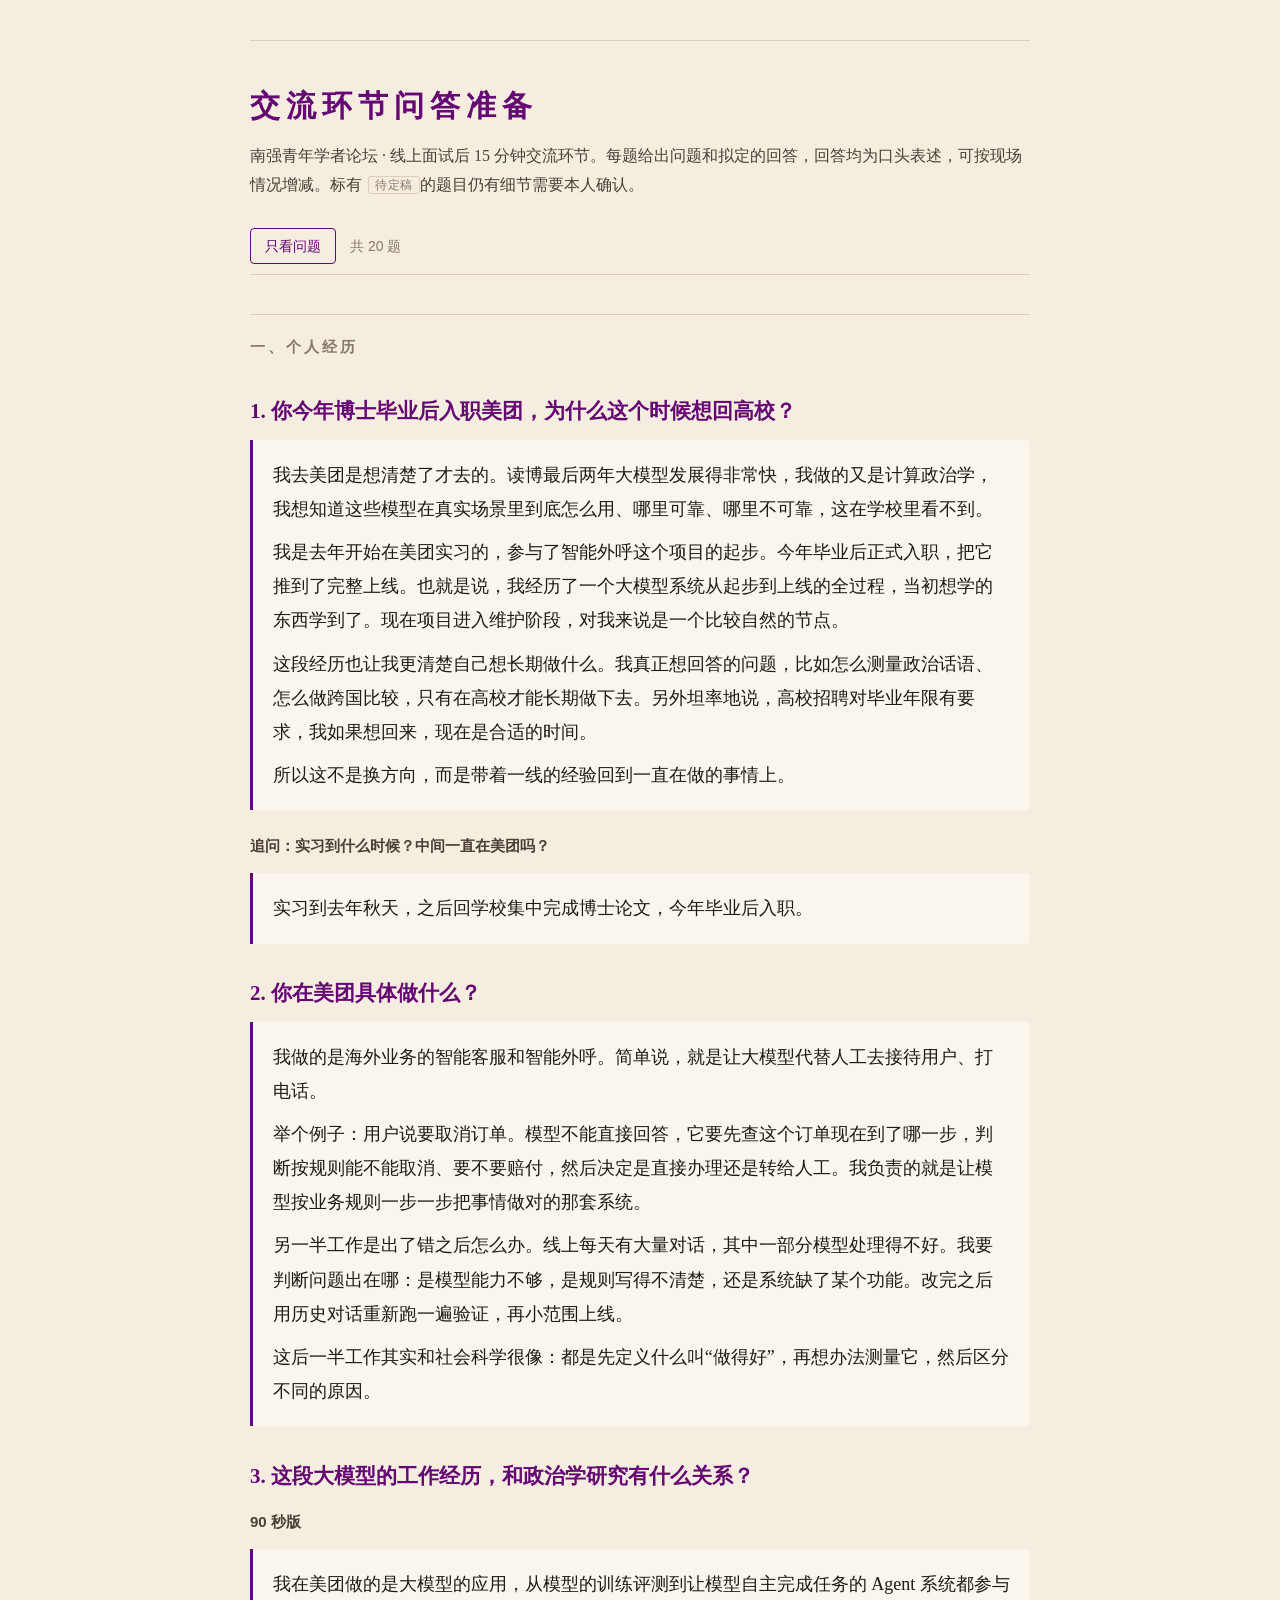
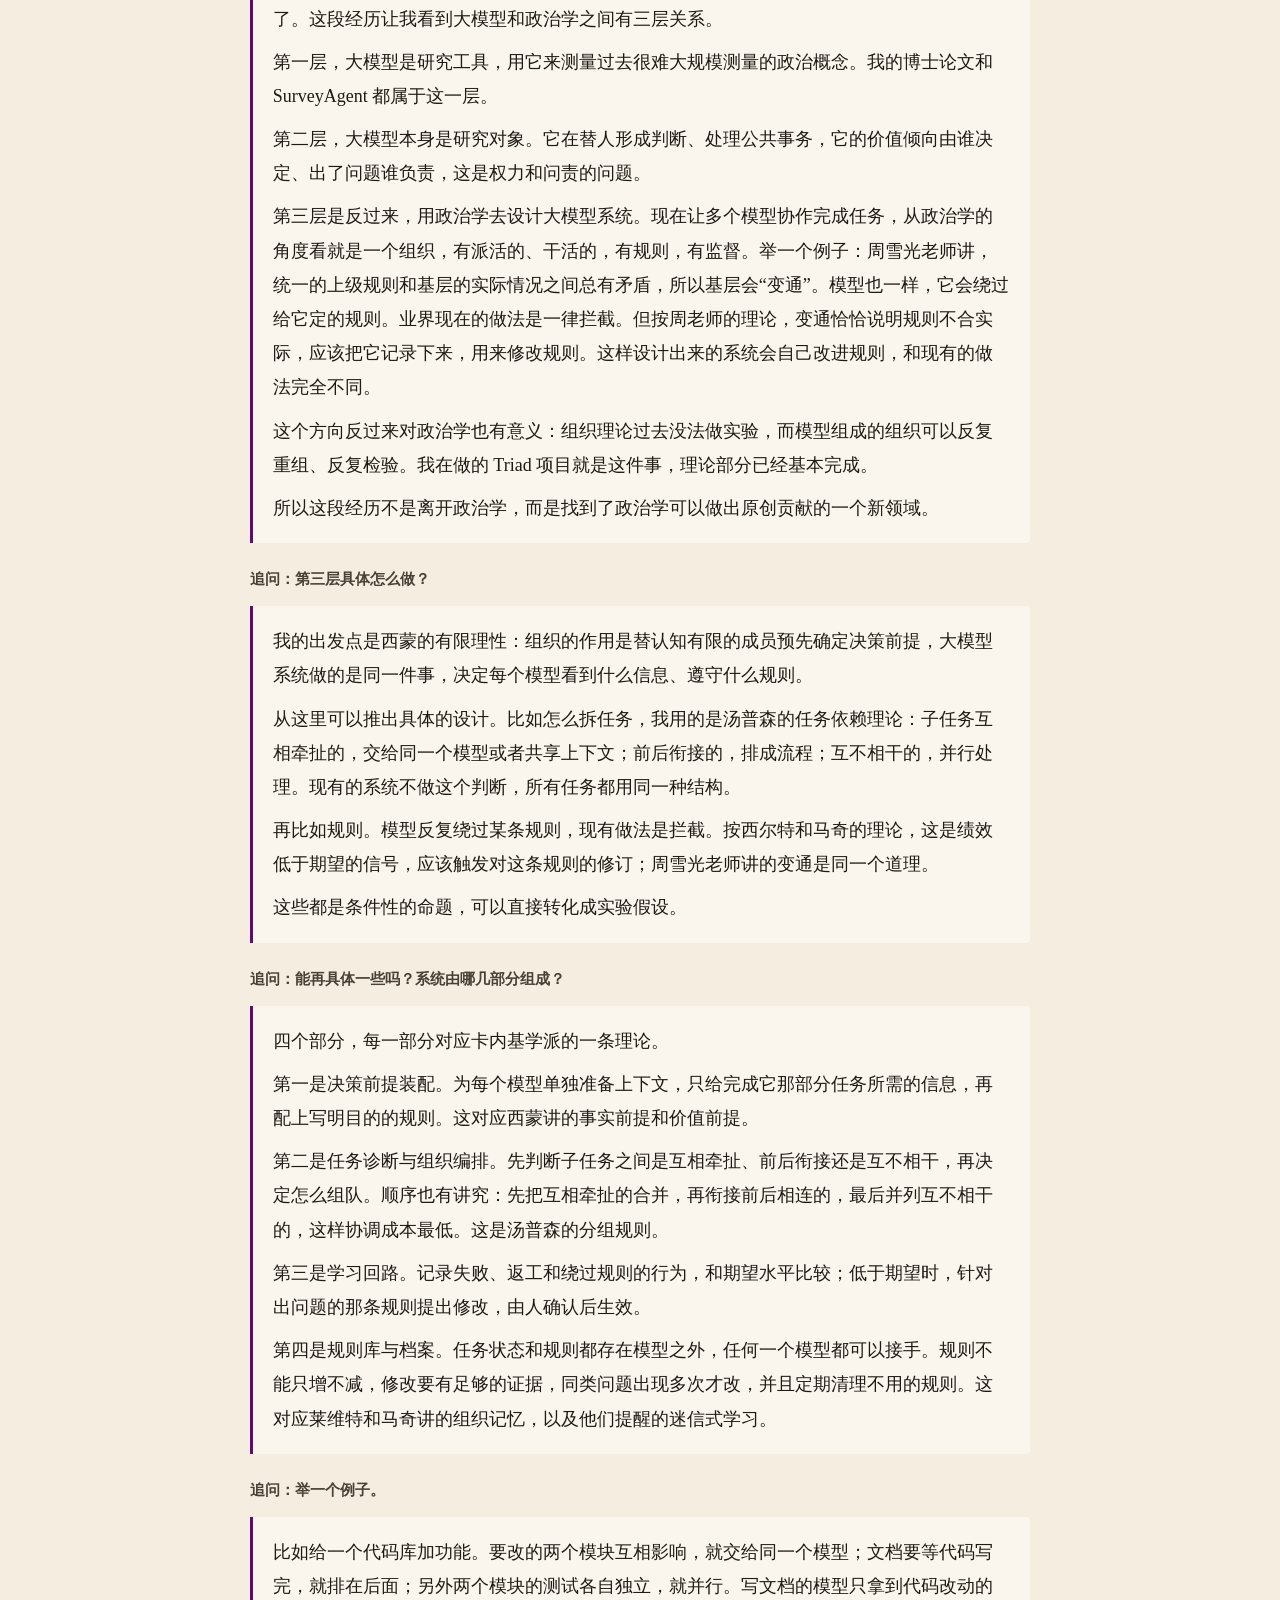
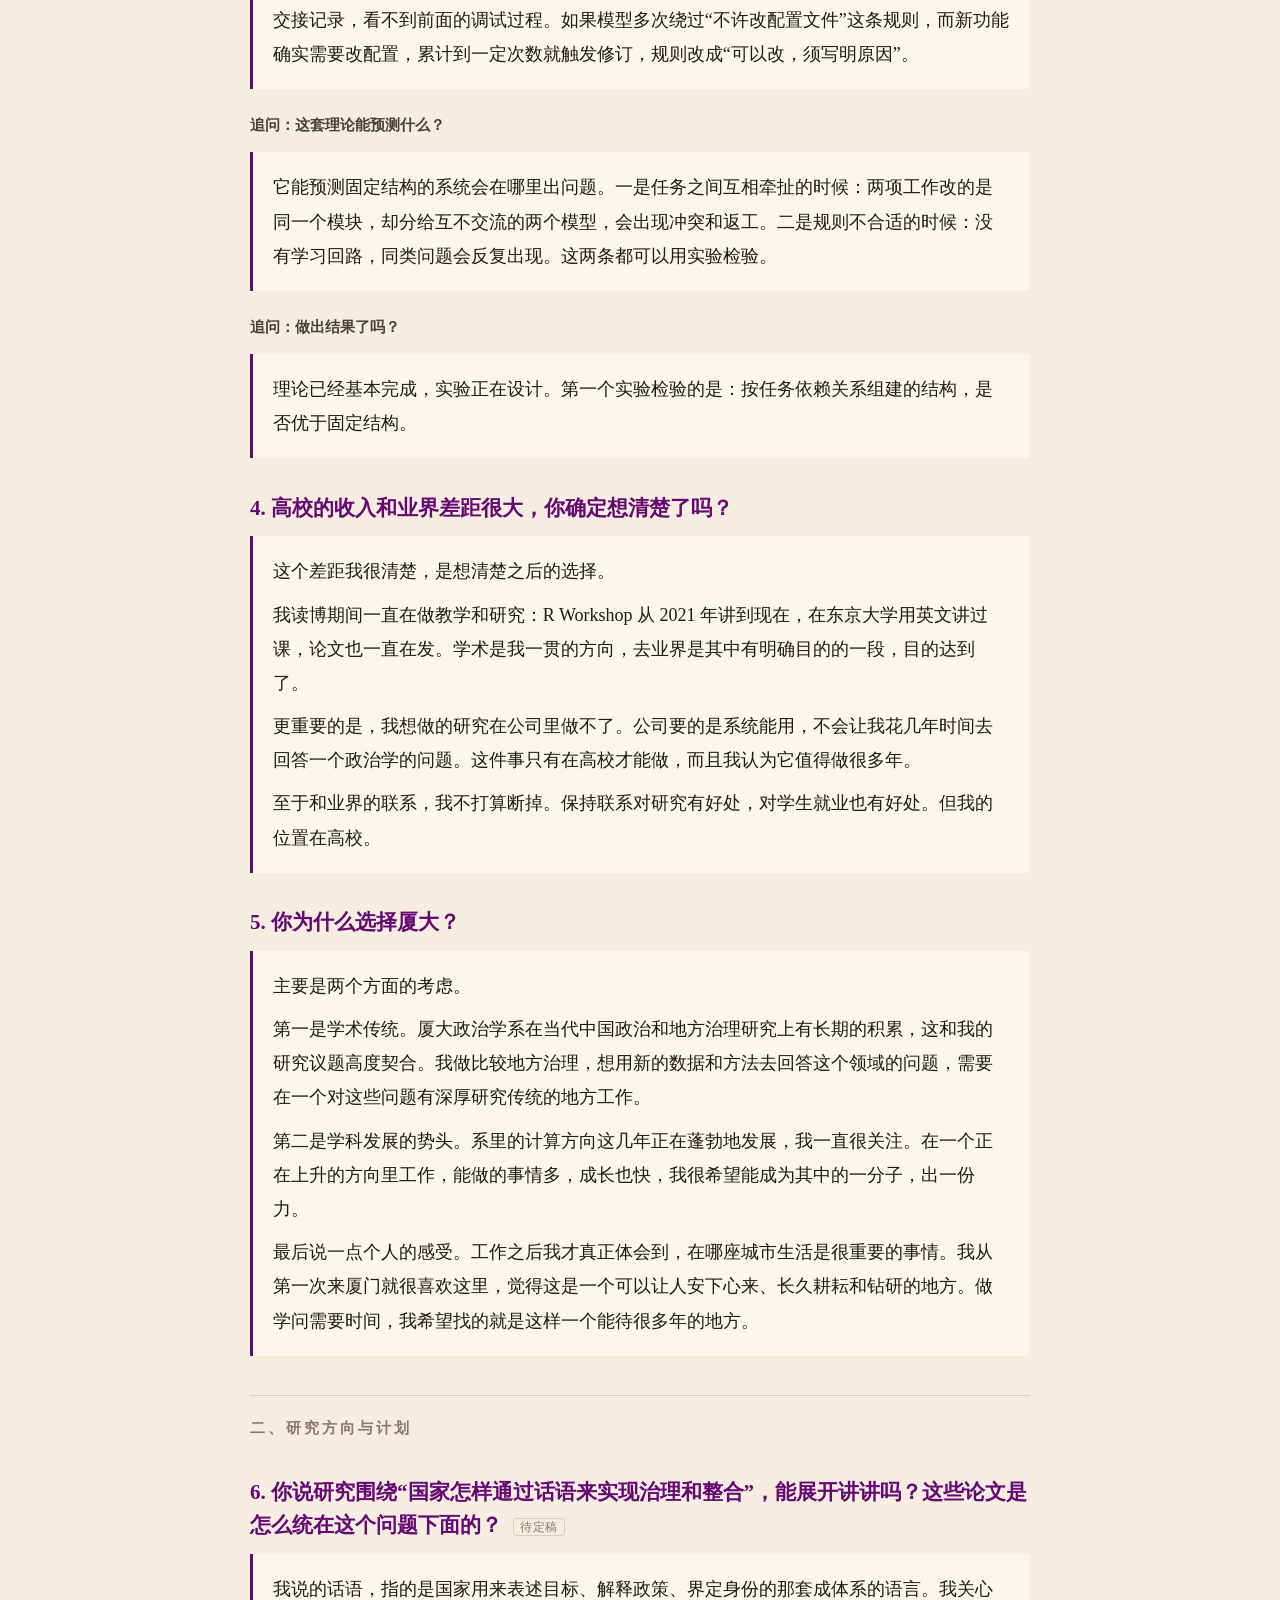
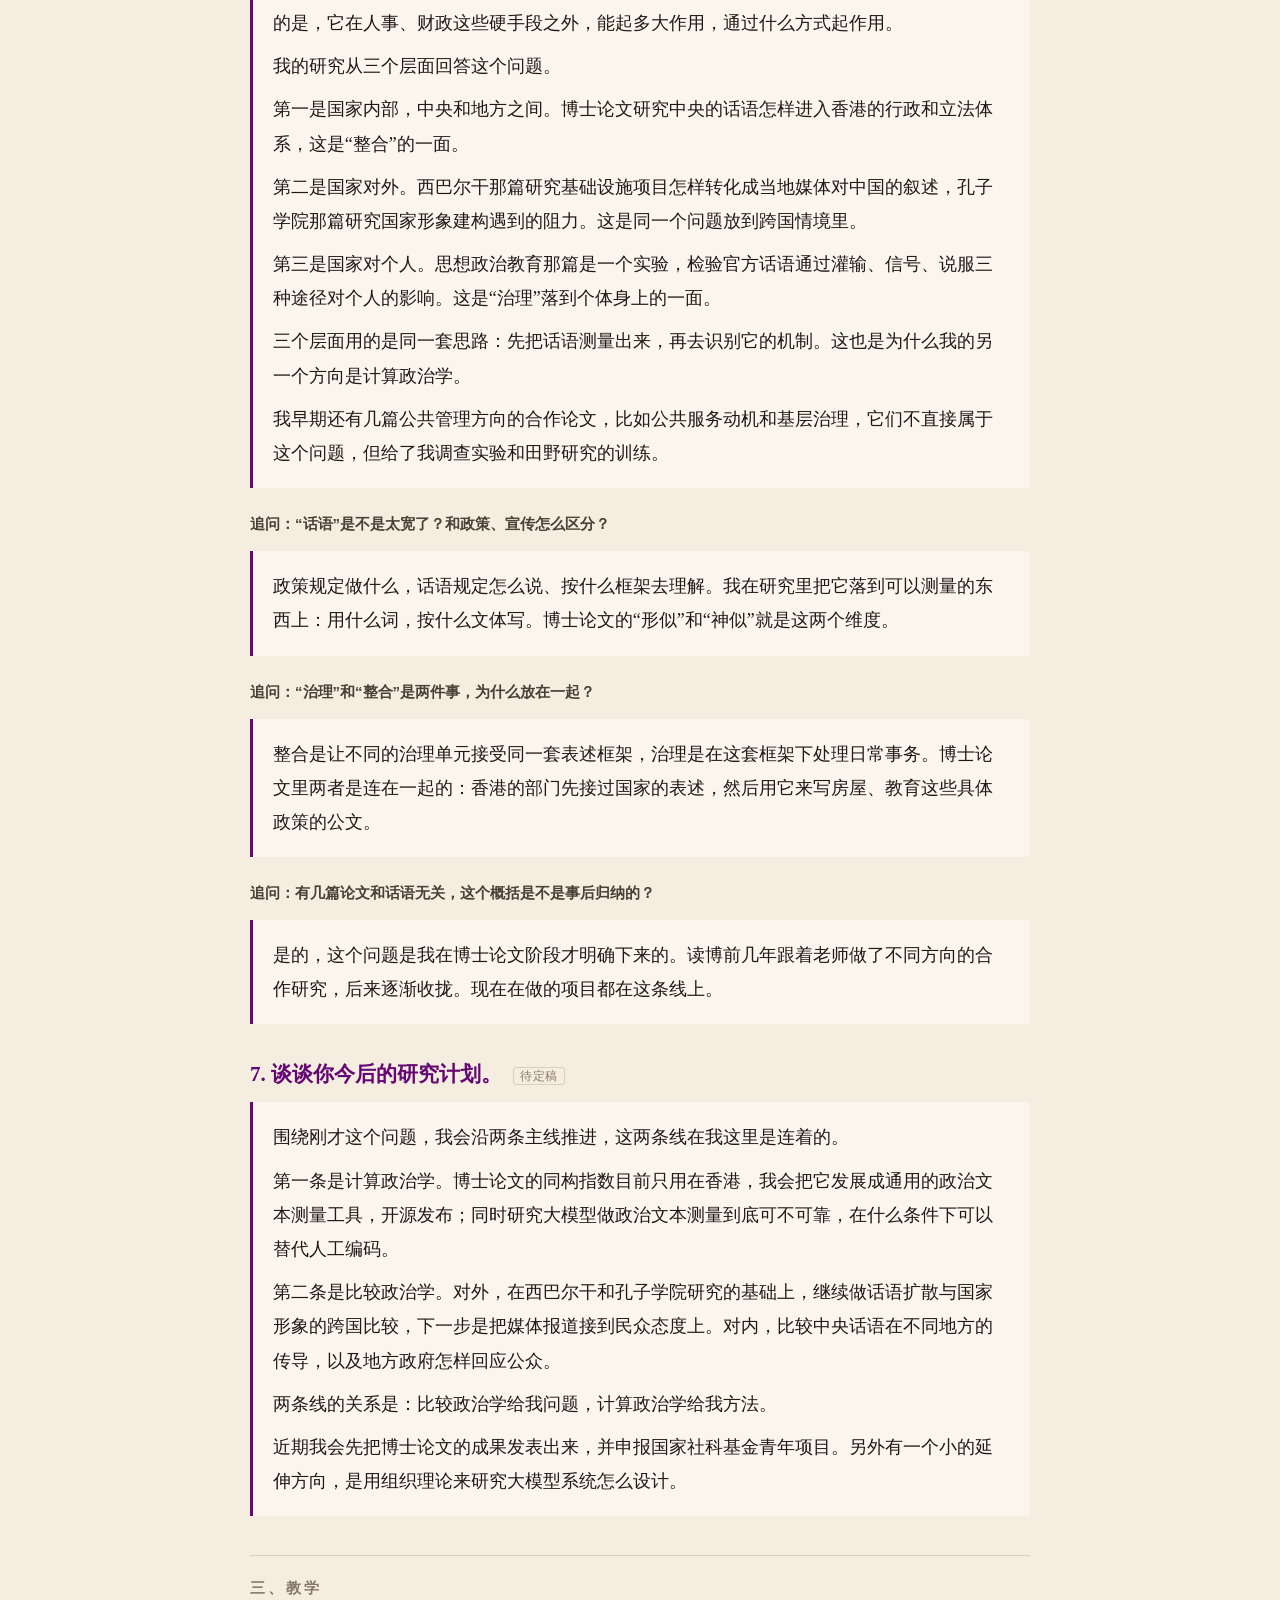
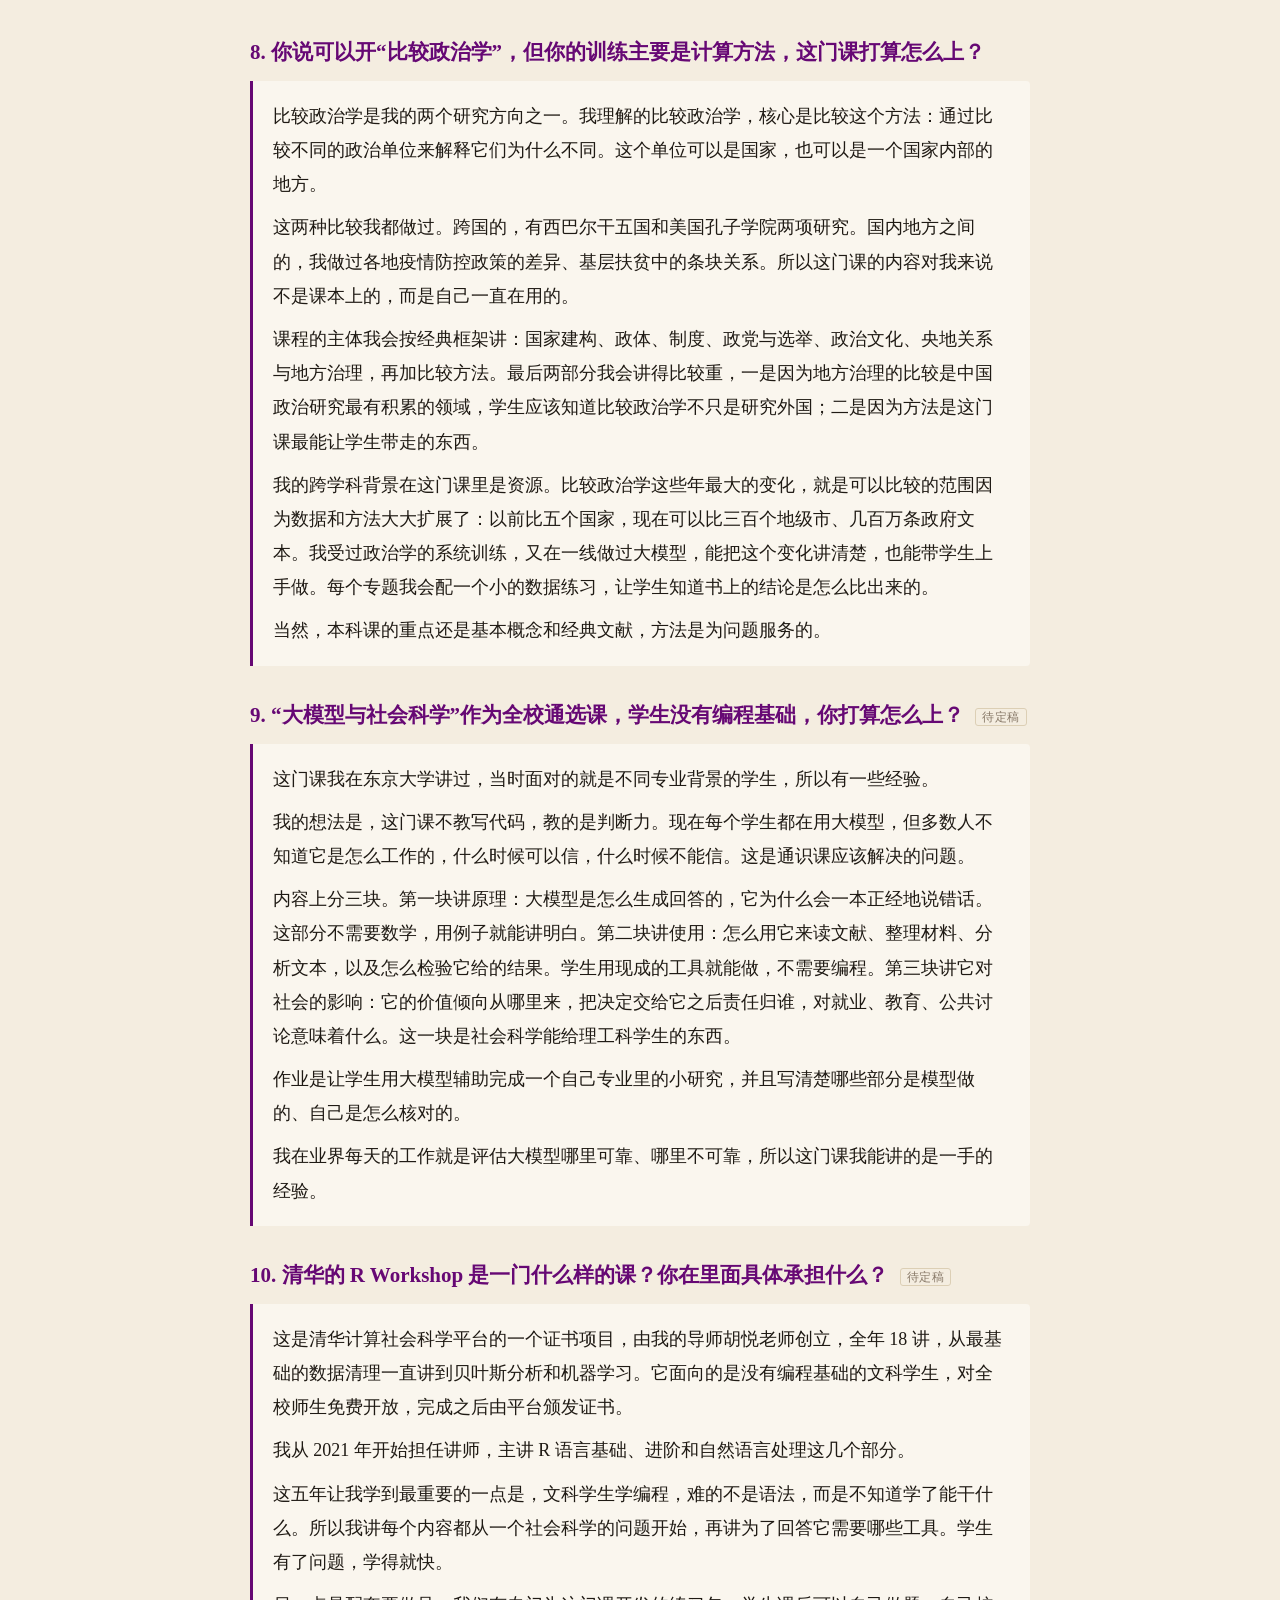
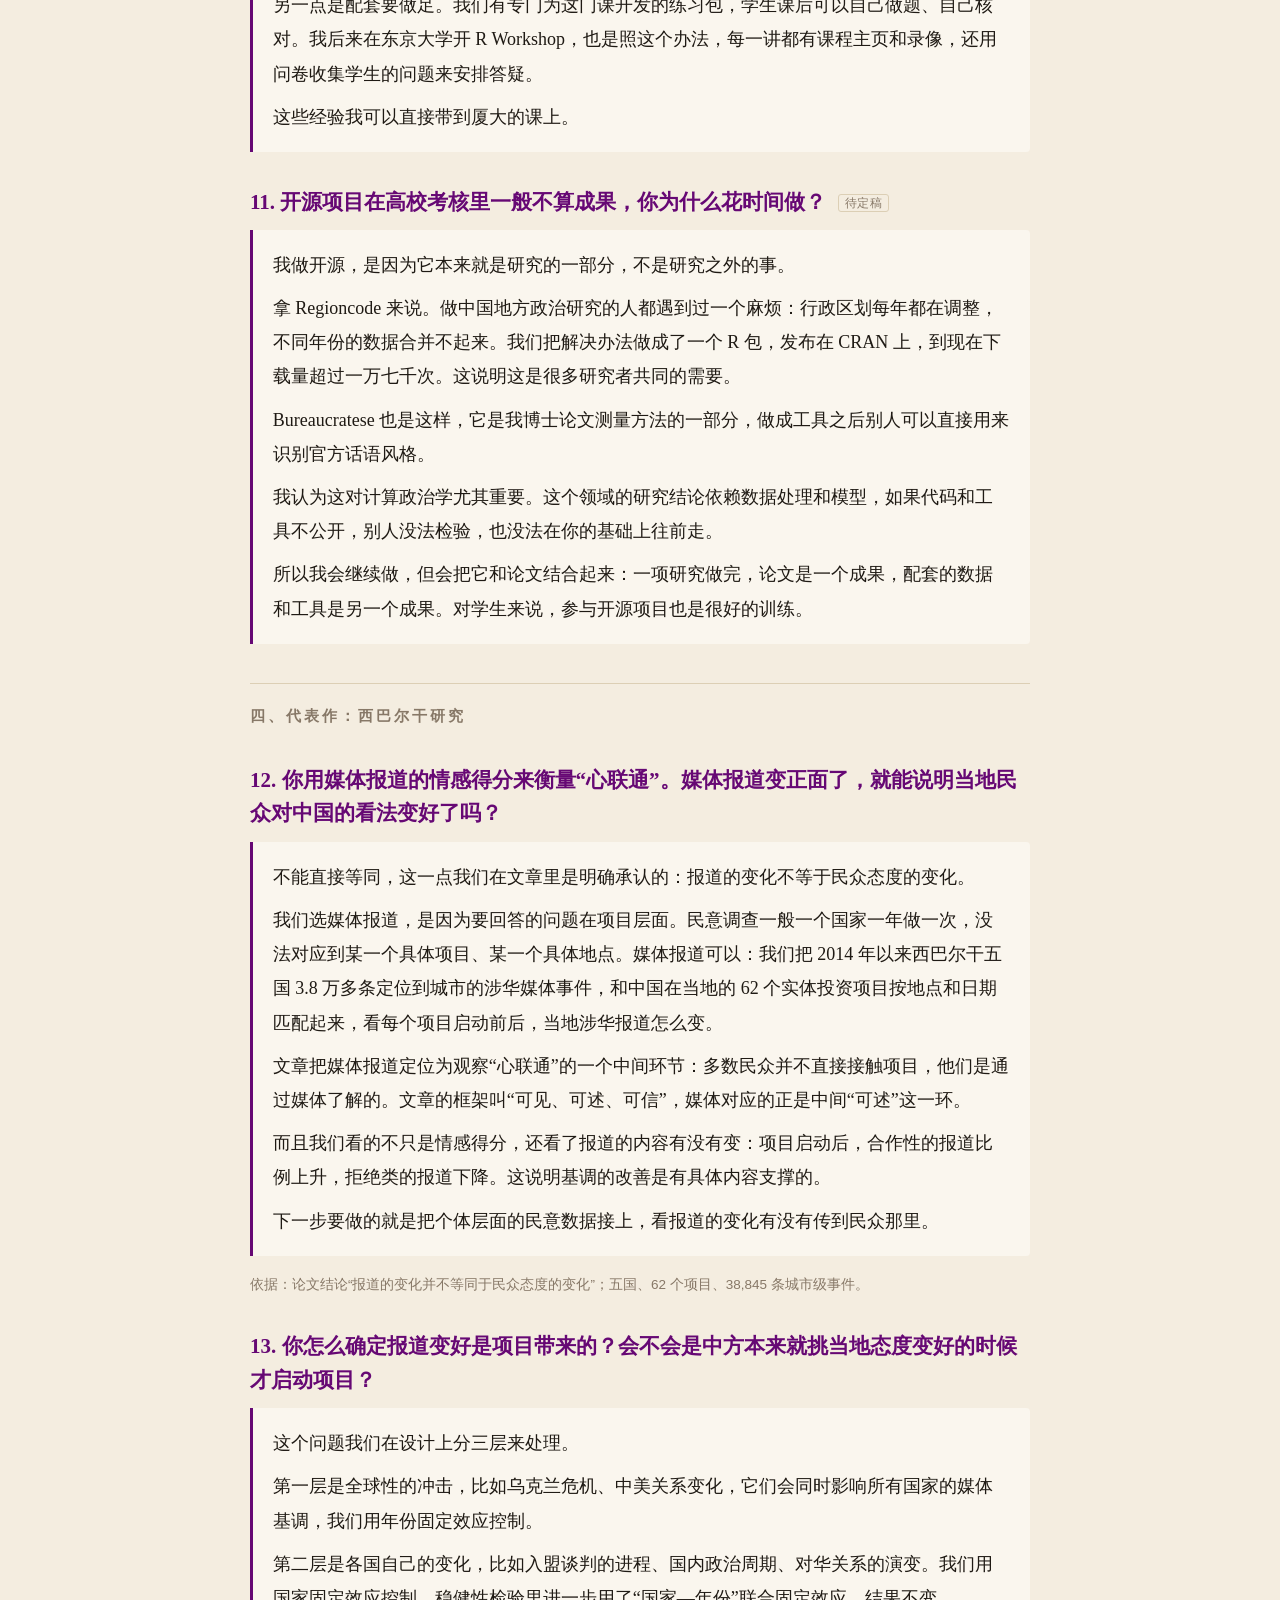
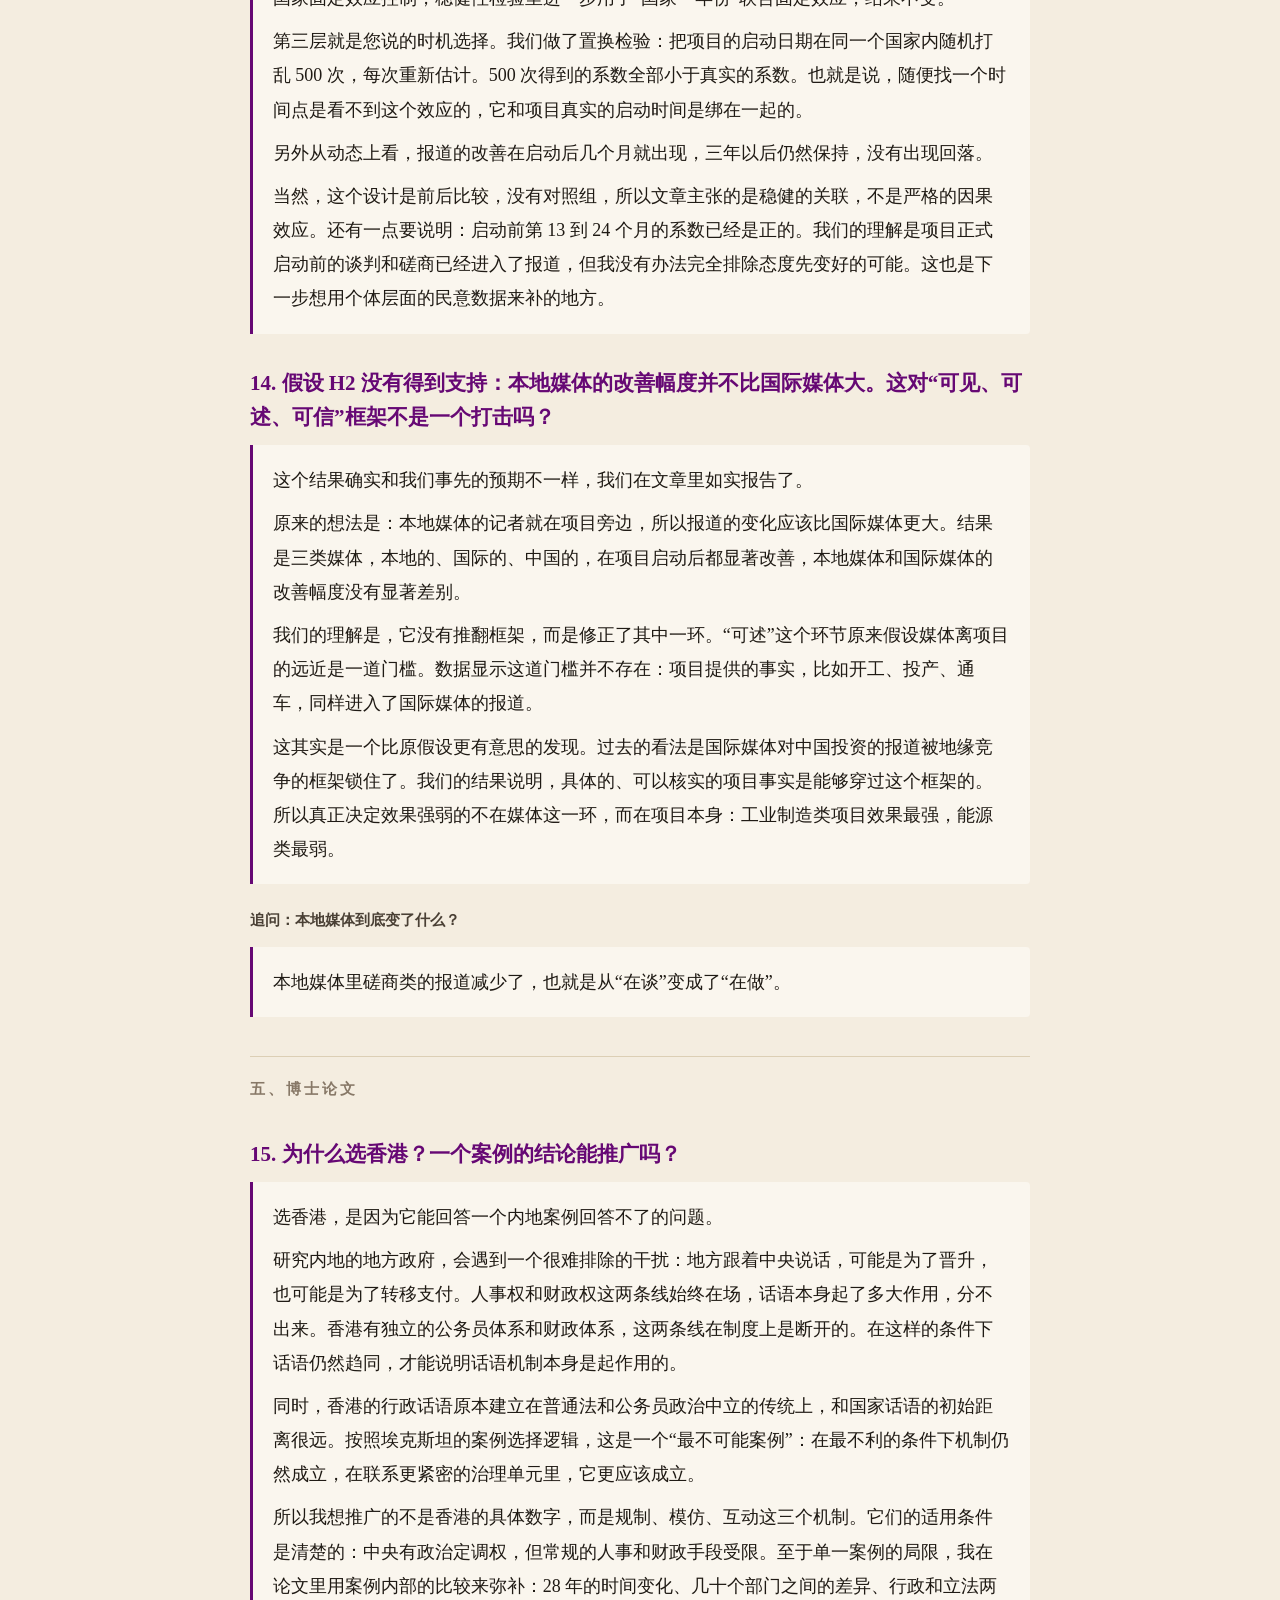
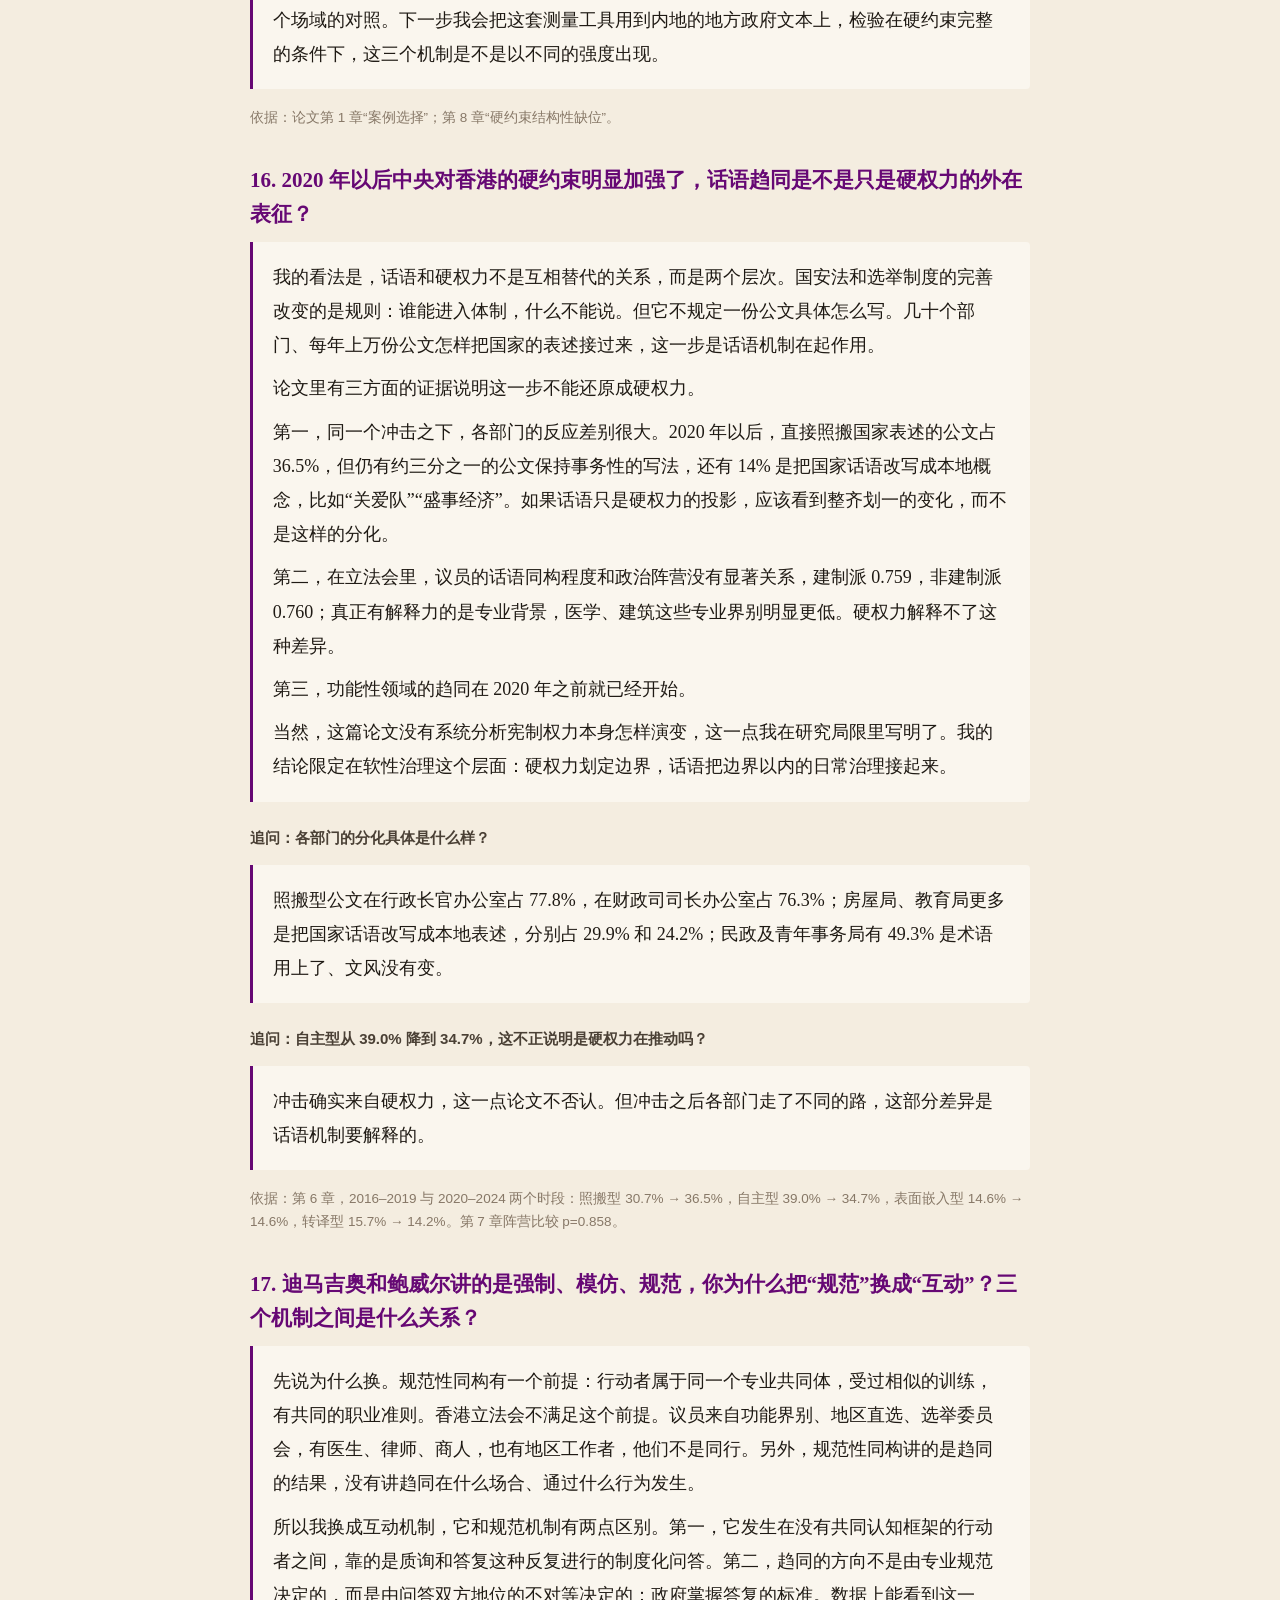
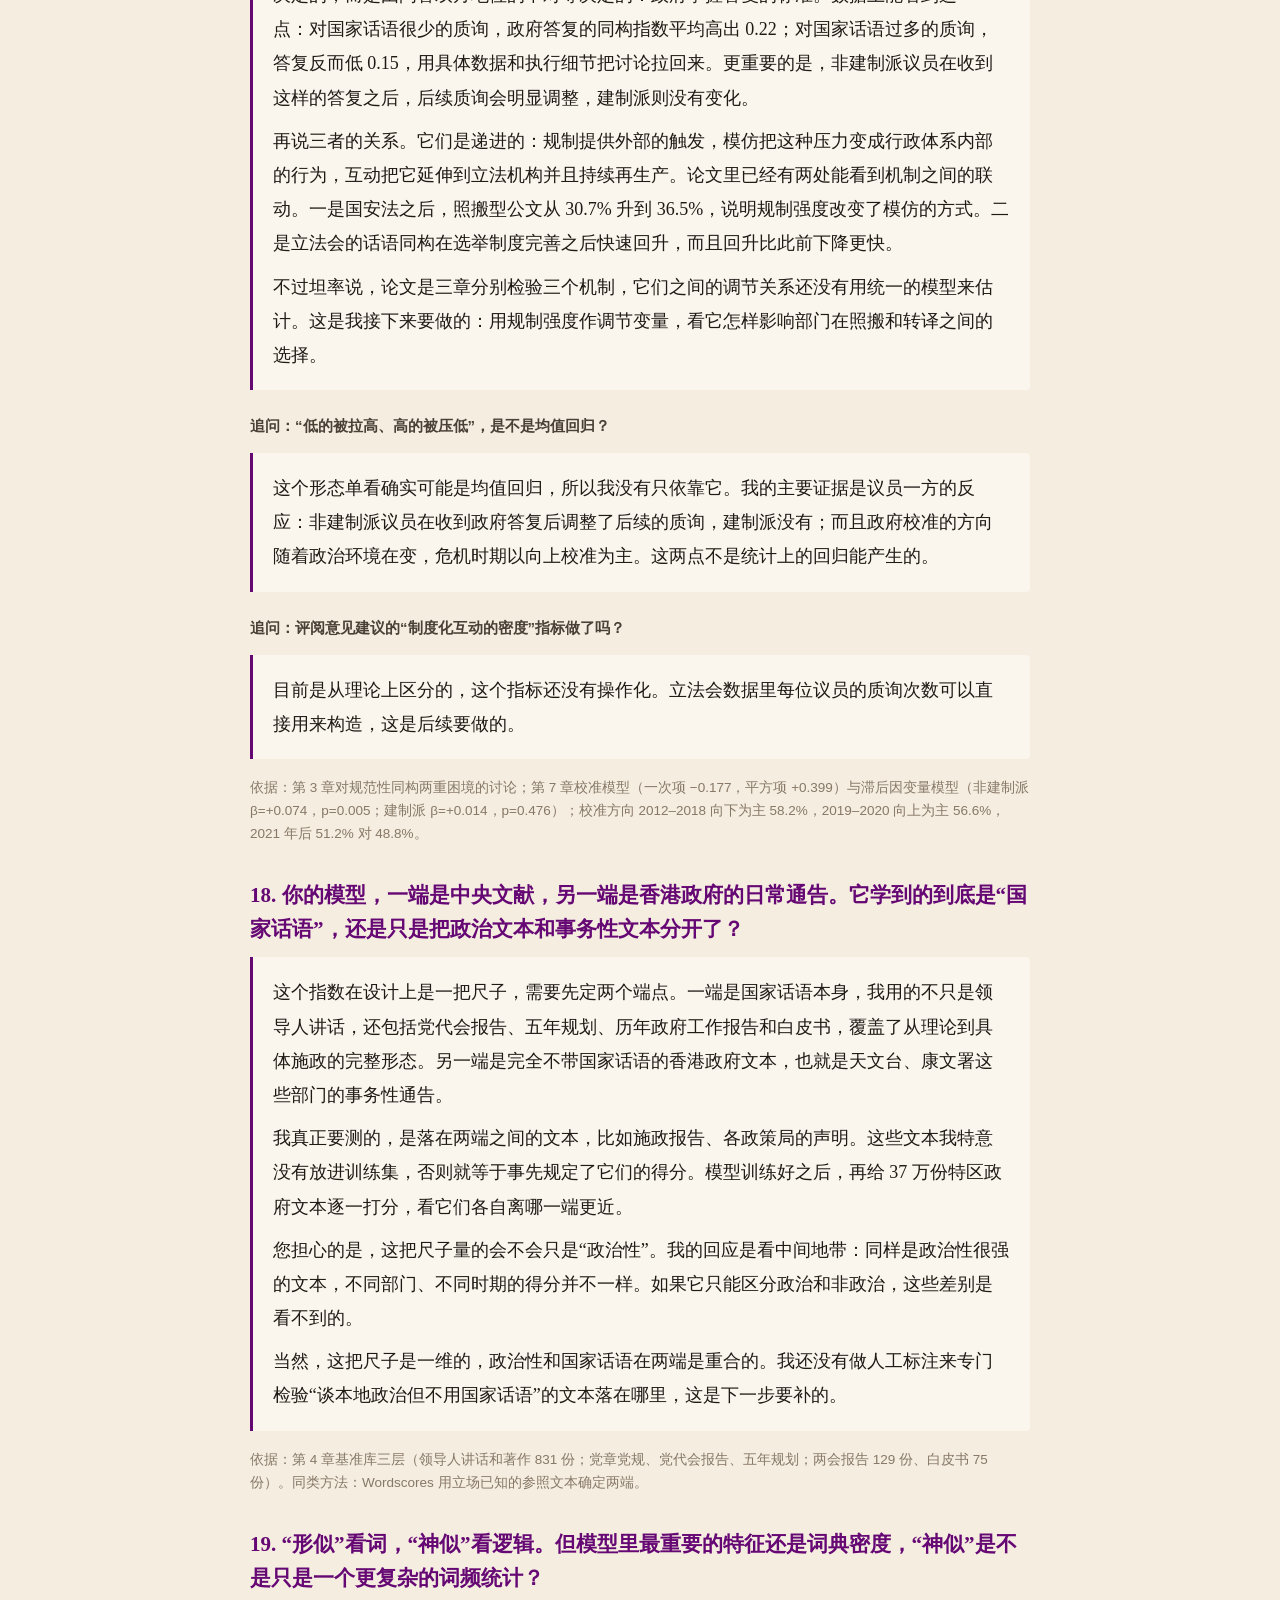
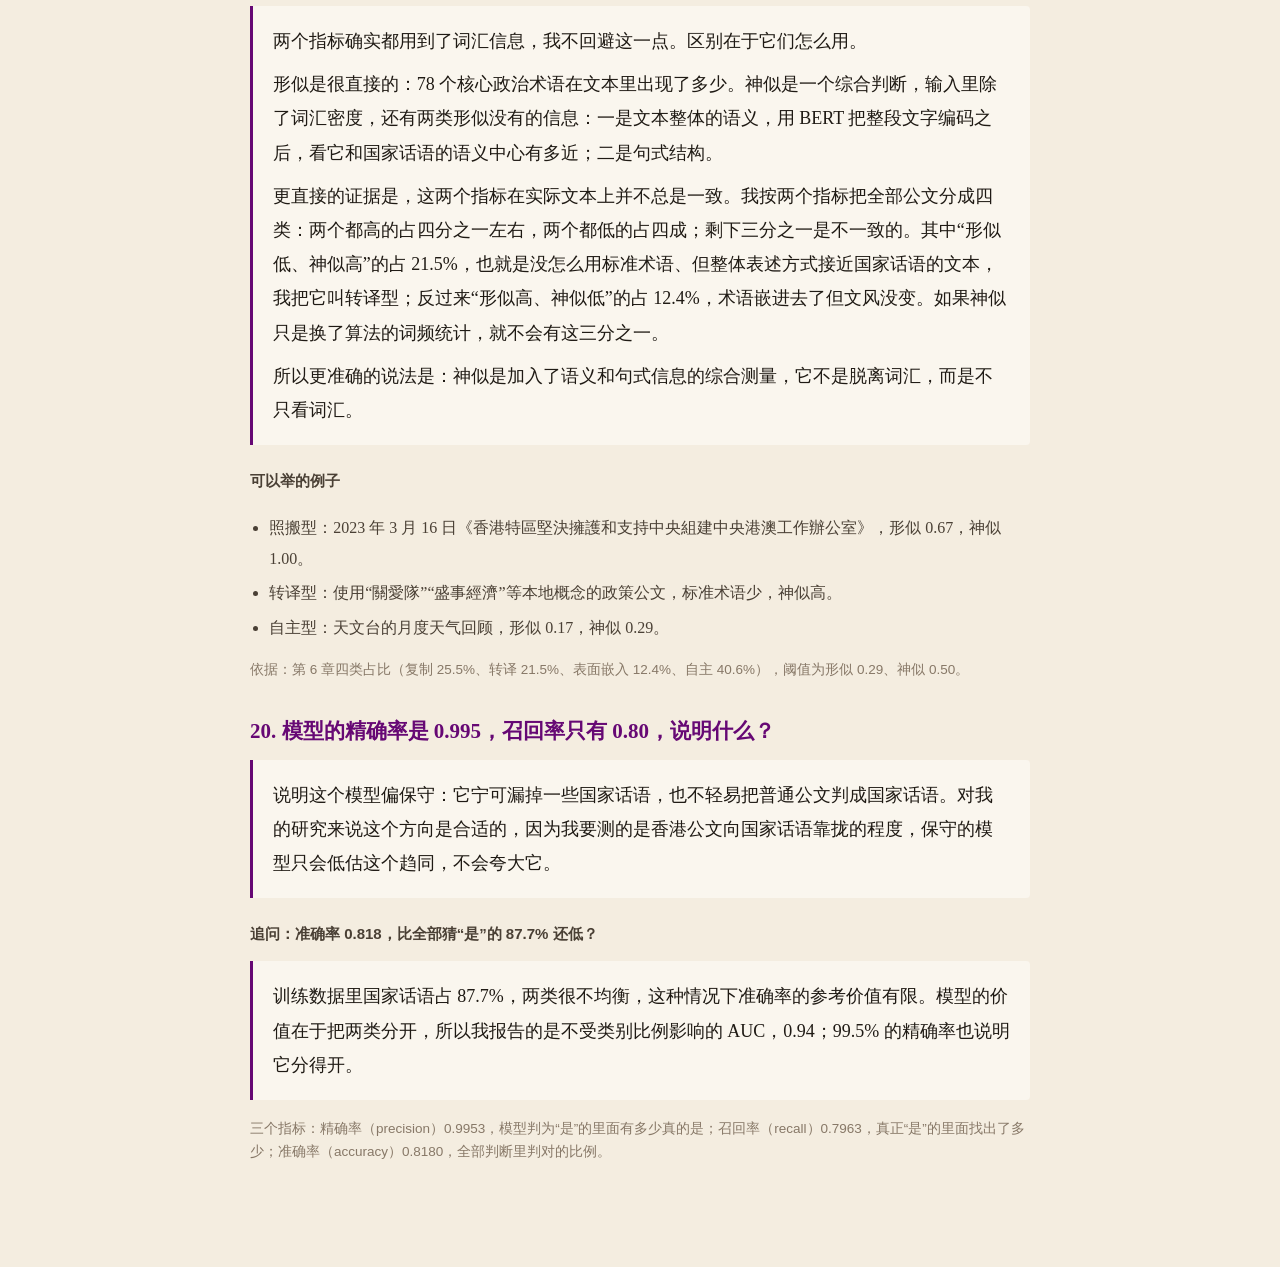
==== commit 5f55aeba: "Q&A page: update the Agent-harness follow-ups to the current four-component design Co-Authored-By: C" ====
--- a/xmu-nanqiang-forum-2026/qa.html
+++ b/xmu-nanqiang-forum-2026/qa.html
@@ -101,20 +101,30 @@
 </blockquote>
 <p><strong>追问：第三层具体怎么做？</strong></p>
 <blockquote>
-<p>核心主张是：Agent
-系统的设计应当从组织理论推导出来，而不是拿组织理论作类比。出发点是西蒙的有限理性。西蒙说组织之所以存在，是因为个人的理性有限，组织替他预先确定该看什么信息、该守什么规则。模型同样是有限理性的，所以设计
-Agent
-系统就是为每个模型设定决策前提。从这个出发点可以推出三条设计原则。</p>
-<p>第一，组织要跟着任务走。汤普森讲过，任务之间的依赖关系决定该怎么协调：互不相干的可以分开做，前后衔接的排成流程，互相牵扯的必须放在一起。现有系统的结构都是事先写死的。</p>
-<p>第二，怎么监督取决于结果能不能核验。这是威尔逊在《官僚机构》里的核心观点。结果能核验的任务放手让模型做、事后检查；核验不了的，加多少层审核都是形式，只能限制权限。而且督查要独立于执行。</p>
-<p>第三，规则要从执行中学习，就是刚才讲的“变通”。</p>
-<p>这件事还有另一面。组织理论长期的困难是没法做实验，我们不可能把一个政府部门随机重组一遍来看效果。但
-Agent
-系统可以：同样的任务，换一种分工、换一种监督方式，重复跑一千次。它第一次给了组织理论一个可以反复做实验的场地。</p>
+<p>我的出发点是西蒙的有限理性：组织的作用是替认知有限的成员预先确定决策前提，大模型系统做的是同一件事，决定每个模型看到什么信息、遵守什么规则。</p>
+<p>从这里可以推出具体的设计。比如怎么拆任务，我用的是汤普森的任务依赖理论：子任务互相牵扯的，交给同一个模型或者共享上下文；前后衔接的，排成流程；互不相干的，并行处理。现有的系统不做这个判断，所有任务都用同一种结构。</p>
+<p>再比如规则。模型反复绕过某条规则，现有做法是拦截。按西尔特和马奇的理论，这是绩效低于期望的信号，应该触发对这条规则的修订；周雪光老师讲的变通是同一个道理。</p>
+<p>这些都是条件性的命题，可以直接转化成实验假设。</p>
+</blockquote>
+<p><strong>追问：能再具体一些吗？系统由哪几部分组成？</strong></p>
+<blockquote>
+<p>四个部分，每一部分对应卡内基学派的一条理论。</p>
+<p>第一是决策前提装配。为每个模型单独准备上下文，只给完成它那部分任务所需的信息，再配上写明目的的规则。这对应西蒙讲的事实前提和价值前提。</p>
+<p>第二是任务诊断与组织编排。先判断子任务之间是互相牵扯、前后衔接还是互不相干，再决定怎么组队。顺序也有讲究：先把互相牵扯的合并，再衔接前后相连的，最后并列互不相干的，这样协调成本最低。这是汤普森的分组规则。</p>
+<p>第三是学习回路。记录失败、返工和绕过规则的行为，和期望水平比较；低于期望时，针对出问题的那条规则提出修改，由人确认后生效。</p>
+<p>第四是规则库与档案。任务状态和规则都存在模型之外，任何一个模型都可以接手。规则不能只增不减，修改要有足够的证据，同类问题出现多次才改，并且定期清理不用的规则。这对应莱维特和马奇讲的组织记忆，以及他们提醒的迷信式学习。</p>
+</blockquote>
+<p><strong>追问：举一个例子。</strong></p>
+<blockquote>
+<p>比如给一个代码库加功能。要改的两个模块互相影响，就交给同一个模型；文档要等代码写完，就排在后面；另外两个模块的测试各自独立，就并行。写文档的模型只拿到代码改动的交接记录，看不到前面的调试过程。如果模型多次绕过“不许改配置文件”这条规则，而新功能确实需要改配置，累计到一定次数就触发修订，规则改成“可以改，须写明原因”。</p>
+</blockquote>
+<p><strong>追问：这套理论能预测什么？</strong></p>
+<blockquote>
+<p>它能预测固定结构的系统会在哪里出问题。一是任务之间互相牵扯的时候：两项工作改的是同一个模块，却分给互不交流的两个模型，会出现冲突和返工。二是规则不合适的时候：没有学习回路，同类问题会反复出现。这两条都可以用实验检验。</p>
 </blockquote>
 <p><strong>追问：做出结果了吗？</strong></p>
 <blockquote>
-<p>理论已经完成，实验正在设计。第一个实验比较的是两类任务在拆分和不拆分两种组织方式下的表现。</p>
+<p>理论已经基本完成，实验正在设计。第一个实验检验的是：按任务依赖关系组建的结构，是否优于固定结构。</p>
 </blockquote>
 </section>
 <section id="高校的收入和业界差距很大你确定想清楚了吗" class="level2">
